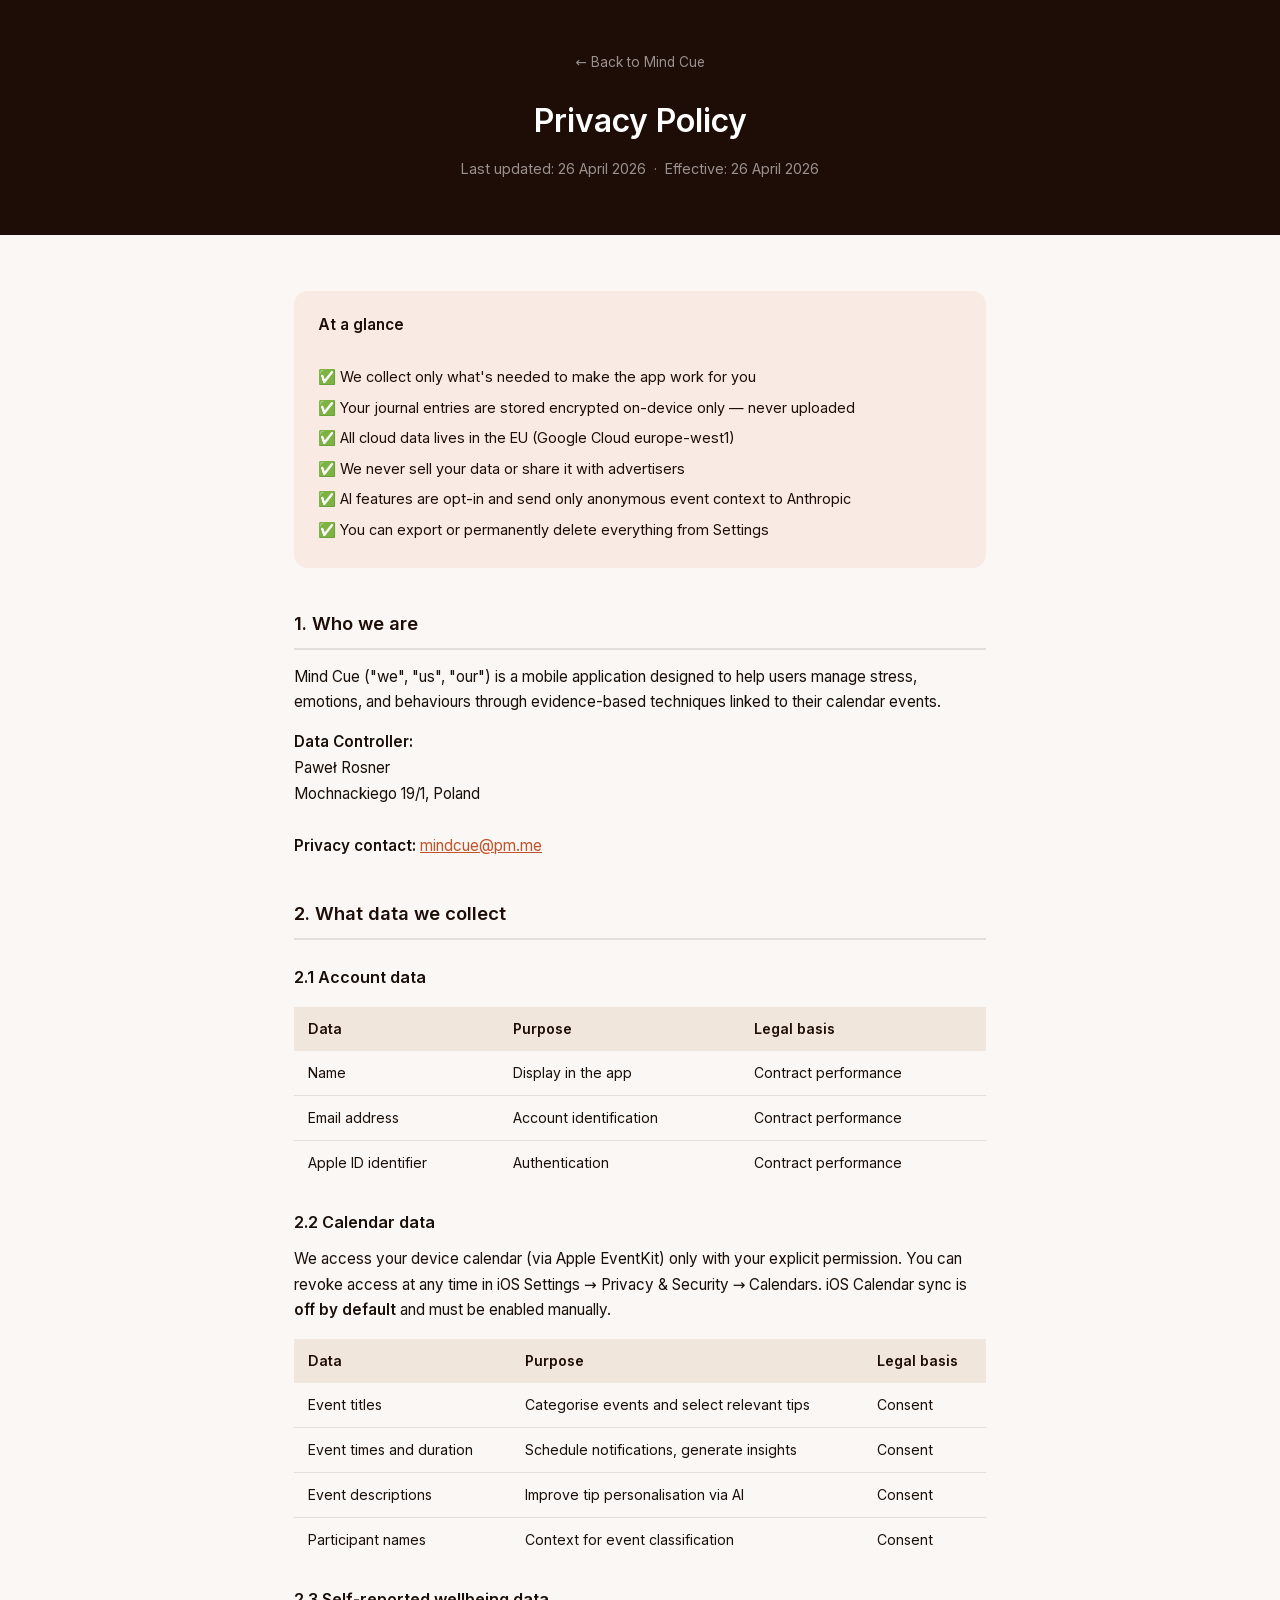
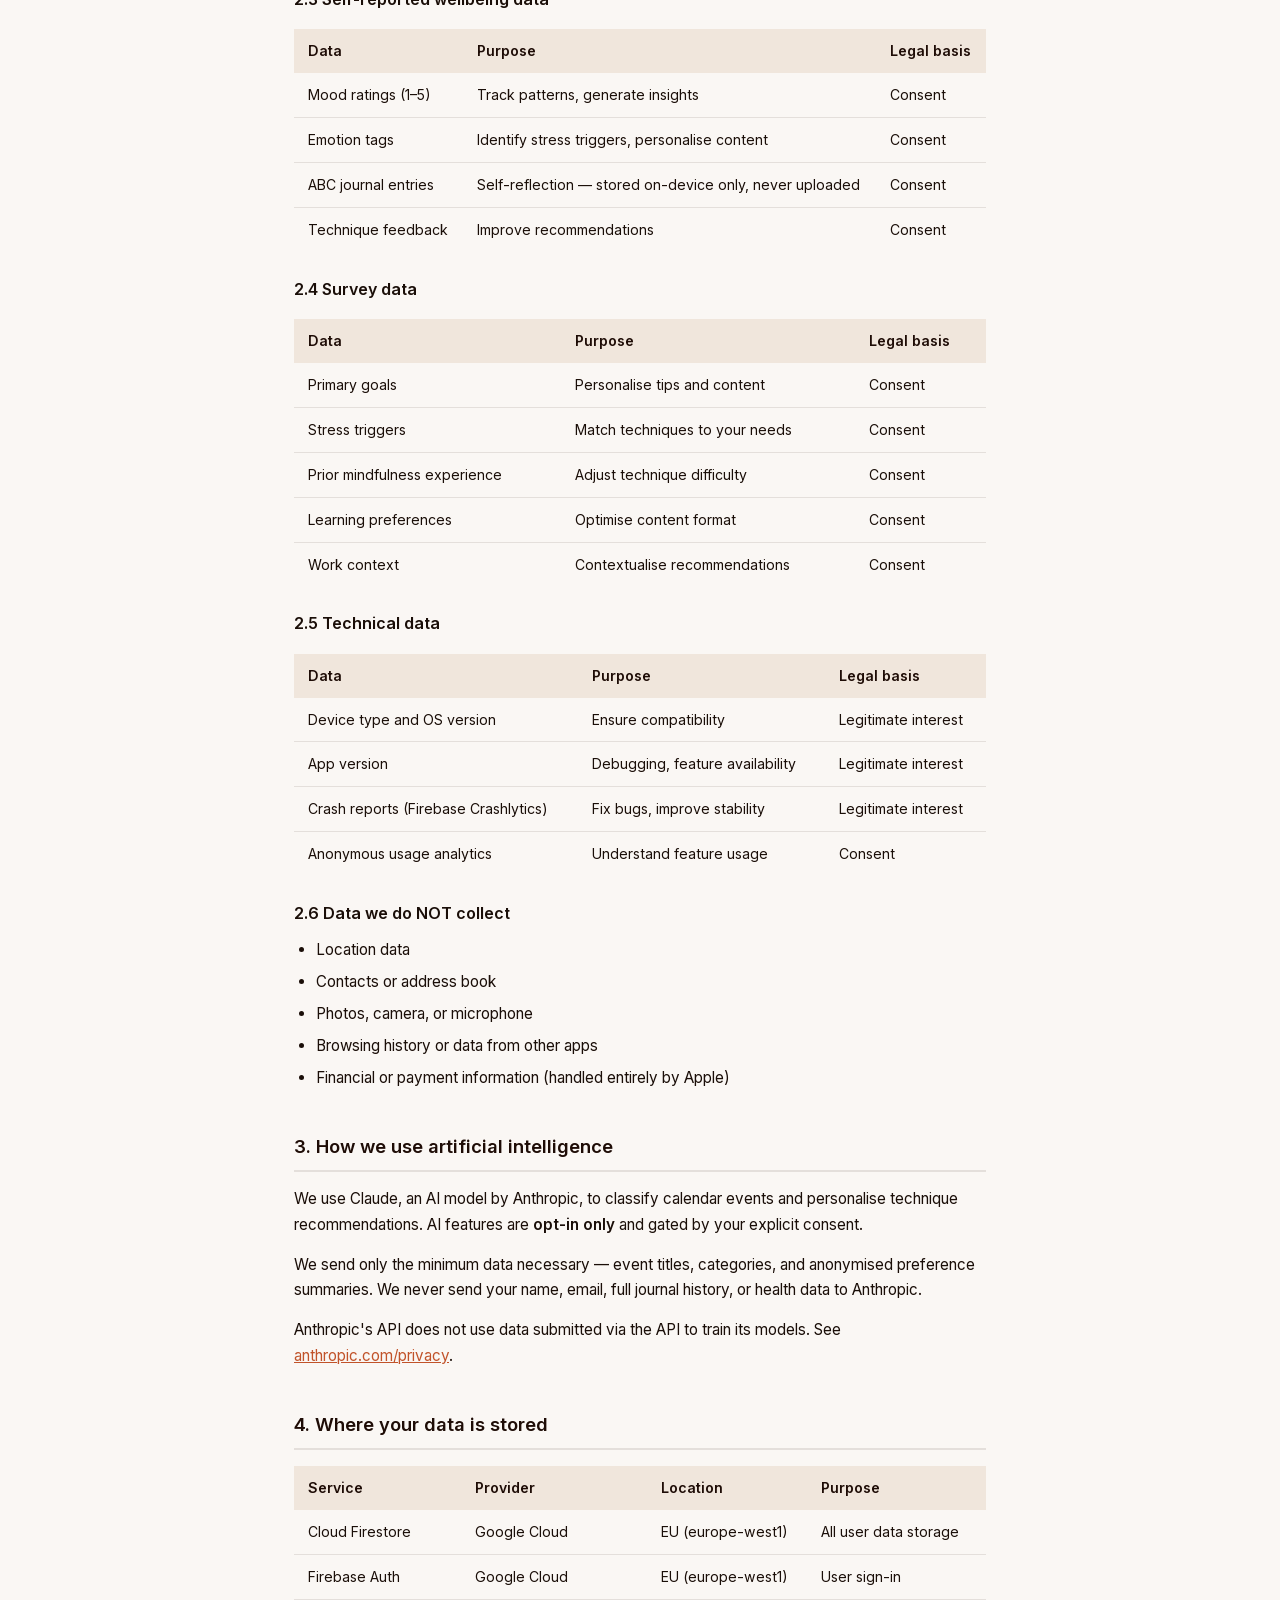
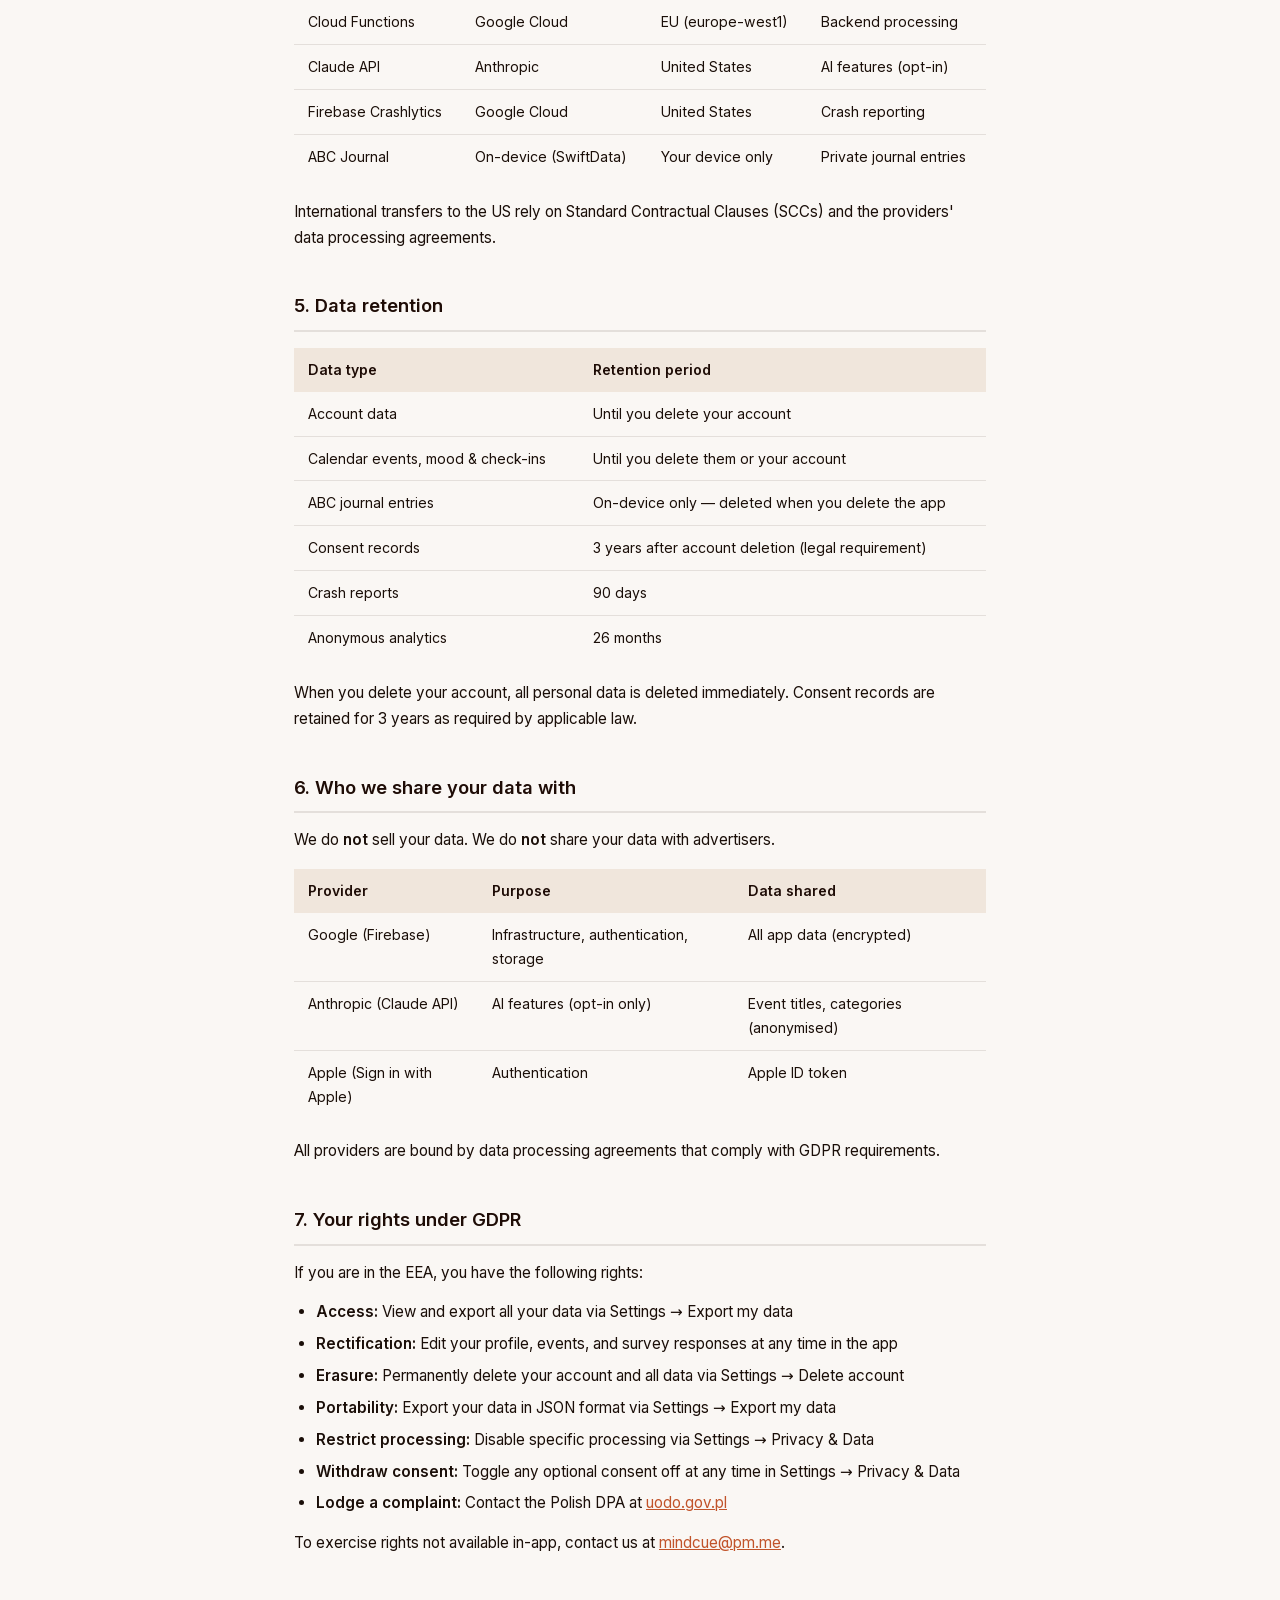
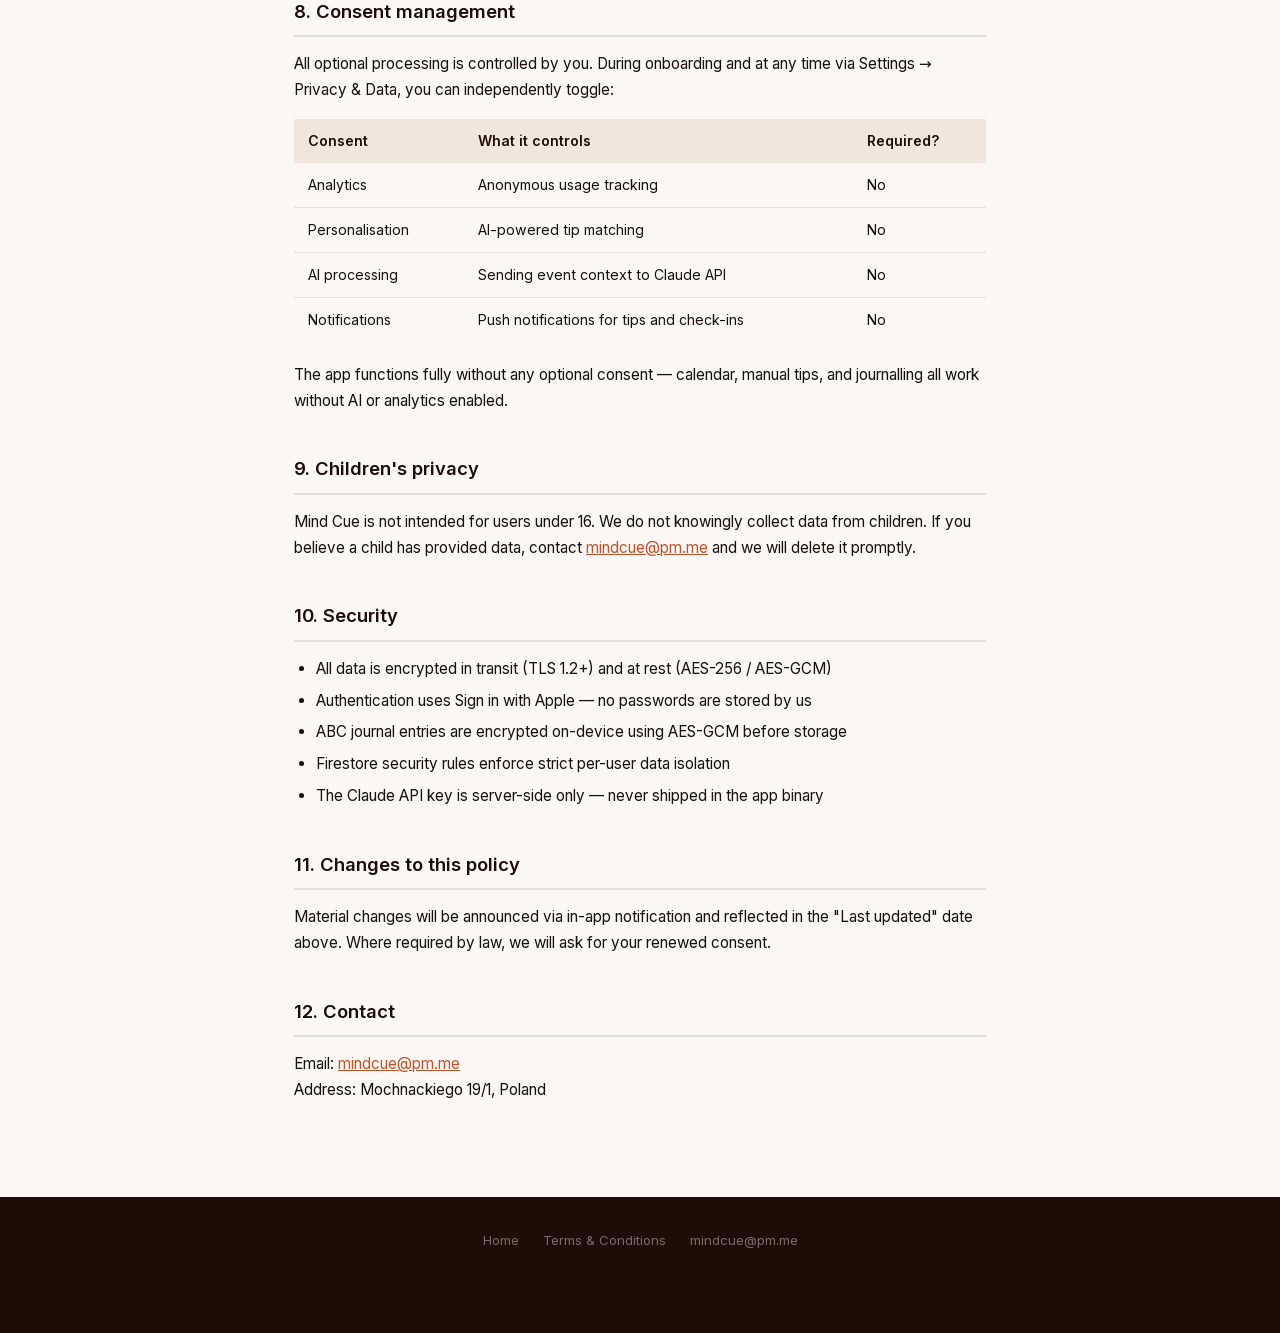
==== privacy.html @ 1973e8dc "Add Privacy Policy and Terms & Conditions pages" ====
<!DOCTYPE html>
<html lang="en">
<head>
  <meta charset="UTF-8">
  <meta name="viewport" content="width=device-width, initial-scale=1">
  <title>Privacy Policy — Mind Cue</title>
  <link rel="stylesheet" href="fonts/fonts.css">
  <style>
    :root {
      --brand:      #C1532A;
      --brand-dk:   #8B3518;
      --brand-pale: #FAEAE4;
      --dark:   #1E0C06;
      --cream:  #FAF7F4;
      --sand:   #F0E6DC;
      --text:   #1A0E08;
      --muted:  #7A6055;
      --border: rgba(30,12,6,.10);
      --white:  #FFFFFF;
      --font-sans: 'Inter', system-ui, sans-serif;
    }
    *, *::before, *::after { box-sizing: border-box; margin: 0; padding: 0; }
    html { scroll-behavior: smooth; }
    body {
      background: var(--cream);
      color: var(--text);
      font-family: var(--font-sans);
      font-size: 1rem;
      line-height: 1.7;
      -webkit-font-smoothing: antialiased;
    }
    a { color: var(--brand); }
    a:hover { color: var(--brand-dk); }

    /* ── Header ── */
    header {
      background: var(--dark);
      color: var(--white);
      padding: 48px 24px 40px;
      text-align: center;
    }
    .header-back {
      display: inline-flex; align-items: center; gap: 6px;
      color: rgba(255,255,255,.55);
      font-size: .85rem;
      text-decoration: none;
      margin-bottom: 20px;
    }
    .header-back:hover { color: var(--white); }
    header h1  { font-size: 2rem; font-weight: 700; }
    header p   { margin-top: 8px; color: rgba(255,255,255,.55); font-size: .9rem; }

    /* ── Content ── */
    article {
      max-width: 740px;
      margin: 0 auto;
      padding: 48px 24px 80px;
    }

    h2 {
      font-size: 1.15rem;
      font-weight: 700;
      color: var(--dark);
      margin: 40px 0 14px;
      padding-bottom: 8px;
      border-bottom: 2px solid var(--border);
    }
    h3 { font-size: 1rem; font-weight: 600; margin: 24px 0 10px; }
    p  { margin-bottom: 14px; font-size: .95rem; color: var(--text); }
    ul { margin: 10px 0 14px 22px; }
    li { font-size: .95rem; color: var(--text); margin-bottom: 6px; }

    /* Glance box */
    .glance {
      background: var(--brand-pale);
      border-radius: 14px;
      padding: 20px 24px;
      margin: 8px 0 32px;
    }
    .glance strong { font-size: .95rem; }
    .glance p { margin-bottom: 6px; font-size: .9rem; color: var(--text); }

    /* Tables */
    table {
      width: 100%;
      border-collapse: collapse;
      margin: 16px 0 20px;
      font-size: .88rem;
    }
    th {
      background: var(--sand);
      color: var(--dark);
      text-align: left;
      padding: 10px 14px;
      font-weight: 600;
    }
    td { padding: 10px 14px; border-bottom: 1px solid var(--border); vertical-align: top; }
    tr:last-child td { border-bottom: none; }

    /* ── Footer ── */
    footer {
      background: var(--dark);
      color: rgba(255,255,255,.5);
      padding: 32px 24px;
      text-align: center;
      font-size: .82rem;
    }
    .footer-links { display: flex; justify-content: center; gap: 1.5rem; margin-bottom: 10px; }
    .footer-links a { color: rgba(255,255,255,.4); text-decoration: none; transition: color .2s; }
    .footer-links a:hover { color: var(--white); }
  </style>
</head>
<body>

<header>
  <a class="header-back" href="index.html">← Back to Mind Cue</a>
  <h1>Privacy Policy</h1>
  <p>Last updated: 26 April 2026 &nbsp;·&nbsp; Effective: 26 April 2026</p>
</header>

<article>

  <div class="glance">
    <strong>At a glance</strong><br><br>
    <p>✅ We collect only what's needed to make the app work for you</p>
    <p>✅ Your journal entries are stored encrypted on-device only — never uploaded</p>
    <p>✅ All cloud data lives in the EU (Google Cloud europe-west1)</p>
    <p>✅ We never sell your data or share it with advertisers</p>
    <p>✅ AI features are opt-in and send only anonymous event context to Anthropic</p>
    <p>✅ You can export or permanently delete everything from Settings</p>
  </div>

  <h2>1. Who we are</h2>
  <p>Mind Cue ("we", "us", "our") is a mobile application designed to help users manage stress, emotions, and behaviours through evidence-based techniques linked to their calendar events.</p>
  <p>
    <strong>Data Controller:</strong><br>
    Paweł Rosner<br>
    Mochnackiego 19/1, Poland<br><br>
    <strong>Privacy contact:</strong> <a href="mailto:mindcue@pm.me">mindcue@pm.me</a>
  </p>

  <h2>2. What data we collect</h2>

  <h3>2.1 Account data</h3>
  <table>
    <tr><th>Data</th><th>Purpose</th><th>Legal basis</th></tr>
    <tr><td>Name</td><td>Display in the app</td><td>Contract performance</td></tr>
    <tr><td>Email address</td><td>Account identification</td><td>Contract performance</td></tr>
    <tr><td>Apple ID identifier</td><td>Authentication</td><td>Contract performance</td></tr>
  </table>

  <h3>2.2 Calendar data</h3>
  <p>We access your device calendar (via Apple EventKit) only with your explicit permission. You can revoke access at any time in iOS Settings → Privacy &amp; Security → Calendars. iOS Calendar sync is <strong>off by default</strong> and must be enabled manually.</p>
  <table>
    <tr><th>Data</th><th>Purpose</th><th>Legal basis</th></tr>
    <tr><td>Event titles</td><td>Categorise events and select relevant tips</td><td>Consent</td></tr>
    <tr><td>Event times and duration</td><td>Schedule notifications, generate insights</td><td>Consent</td></tr>
    <tr><td>Event descriptions</td><td>Improve tip personalisation via AI</td><td>Consent</td></tr>
    <tr><td>Participant names</td><td>Context for event classification</td><td>Consent</td></tr>
  </table>

  <h3>2.3 Self-reported wellbeing data</h3>
  <table>
    <tr><th>Data</th><th>Purpose</th><th>Legal basis</th></tr>
    <tr><td>Mood ratings (1–5)</td><td>Track patterns, generate insights</td><td>Consent</td></tr>
    <tr><td>Emotion tags</td><td>Identify stress triggers, personalise content</td><td>Consent</td></tr>
    <tr><td>ABC journal entries</td><td>Self-reflection — stored on-device only, never uploaded</td><td>Consent</td></tr>
    <tr><td>Technique feedback</td><td>Improve recommendations</td><td>Consent</td></tr>
  </table>

  <h3>2.4 Survey data</h3>
  <table>
    <tr><th>Data</th><th>Purpose</th><th>Legal basis</th></tr>
    <tr><td>Primary goals</td><td>Personalise tips and content</td><td>Consent</td></tr>
    <tr><td>Stress triggers</td><td>Match techniques to your needs</td><td>Consent</td></tr>
    <tr><td>Prior mindfulness experience</td><td>Adjust technique difficulty</td><td>Consent</td></tr>
    <tr><td>Learning preferences</td><td>Optimise content format</td><td>Consent</td></tr>
    <tr><td>Work context</td><td>Contextualise recommendations</td><td>Consent</td></tr>
  </table>

  <h3>2.5 Technical data</h3>
  <table>
    <tr><th>Data</th><th>Purpose</th><th>Legal basis</th></tr>
    <tr><td>Device type and OS version</td><td>Ensure compatibility</td><td>Legitimate interest</td></tr>
    <tr><td>App version</td><td>Debugging, feature availability</td><td>Legitimate interest</td></tr>
    <tr><td>Crash reports (Firebase Crashlytics)</td><td>Fix bugs, improve stability</td><td>Legitimate interest</td></tr>
    <tr><td>Anonymous usage analytics</td><td>Understand feature usage</td><td>Consent</td></tr>
  </table>

  <h3>2.6 Data we do NOT collect</h3>
  <ul>
    <li>Location data</li>
    <li>Contacts or address book</li>
    <li>Photos, camera, or microphone</li>
    <li>Browsing history or data from other apps</li>
    <li>Financial or payment information (handled entirely by Apple)</li>
  </ul>

  <h2>3. How we use artificial intelligence</h2>
  <p>We use Claude, an AI model by Anthropic, to classify calendar events and personalise technique recommendations. AI features are <strong>opt-in only</strong> and gated by your explicit consent.</p>
  <p>We send only the minimum data necessary — event titles, categories, and anonymised preference summaries. We never send your name, email, full journal history, or health data to Anthropic.</p>
  <p>Anthropic's API does not use data submitted via the API to train its models. See <a href="https://www.anthropic.com/privacy" target="_blank">anthropic.com/privacy</a>.</p>

  <h2>4. Where your data is stored</h2>
  <table>
    <tr><th>Service</th><th>Provider</th><th>Location</th><th>Purpose</th></tr>
    <tr><td>Cloud Firestore</td><td>Google Cloud</td><td>EU (europe-west1)</td><td>All user data storage</td></tr>
    <tr><td>Firebase Auth</td><td>Google Cloud</td><td>EU (europe-west1)</td><td>User sign-in</td></tr>
    <tr><td>Cloud Functions</td><td>Google Cloud</td><td>EU (europe-west1)</td><td>Backend processing</td></tr>
    <tr><td>Claude API</td><td>Anthropic</td><td>United States</td><td>AI features (opt-in)</td></tr>
    <tr><td>Firebase Crashlytics</td><td>Google Cloud</td><td>United States</td><td>Crash reporting</td></tr>
    <tr><td>ABC Journal</td><td>On-device (SwiftData)</td><td>Your device only</td><td>Private journal entries</td></tr>
  </table>
  <p>International transfers to the US rely on Standard Contractual Clauses (SCCs) and the providers' data processing agreements.</p>

  <h2>5. Data retention</h2>
  <table>
    <tr><th>Data type</th><th>Retention period</th></tr>
    <tr><td>Account data</td><td>Until you delete your account</td></tr>
    <tr><td>Calendar events, mood &amp; check-ins</td><td>Until you delete them or your account</td></tr>
    <tr><td>ABC journal entries</td><td>On-device only — deleted when you delete the app</td></tr>
    <tr><td>Consent records</td><td>3 years after account deletion (legal requirement)</td></tr>
    <tr><td>Crash reports</td><td>90 days</td></tr>
    <tr><td>Anonymous analytics</td><td>26 months</td></tr>
  </table>
  <p>When you delete your account, all personal data is deleted immediately. Consent records are retained for 3 years as required by applicable law.</p>

  <h2>6. Who we share your data with</h2>
  <p>We do <strong>not</strong> sell your data. We do <strong>not</strong> share your data with advertisers.</p>
  <table>
    <tr><th>Provider</th><th>Purpose</th><th>Data shared</th></tr>
    <tr><td>Google (Firebase)</td><td>Infrastructure, authentication, storage</td><td>All app data (encrypted)</td></tr>
    <tr><td>Anthropic (Claude API)</td><td>AI features (opt-in only)</td><td>Event titles, categories (anonymised)</td></tr>
    <tr><td>Apple (Sign in with Apple)</td><td>Authentication</td><td>Apple ID token</td></tr>
  </table>
  <p>All providers are bound by data processing agreements that comply with GDPR requirements.</p>

  <h2>7. Your rights under GDPR</h2>
  <p>If you are in the EEA, you have the following rights:</p>
  <ul>
    <li><strong>Access:</strong> View and export all your data via Settings → Export my data</li>
    <li><strong>Rectification:</strong> Edit your profile, events, and survey responses at any time in the app</li>
    <li><strong>Erasure:</strong> Permanently delete your account and all data via Settings → Delete account</li>
    <li><strong>Portability:</strong> Export your data in JSON format via Settings → Export my data</li>
    <li><strong>Restrict processing:</strong> Disable specific processing via Settings → Privacy &amp; Data</li>
    <li><strong>Withdraw consent:</strong> Toggle any optional consent off at any time in Settings → Privacy &amp; Data</li>
    <li><strong>Lodge a complaint:</strong> Contact the Polish DPA at <a href="https://uodo.gov.pl" target="_blank">uodo.gov.pl</a></li>
  </ul>
  <p>To exercise rights not available in-app, contact us at <a href="mailto:mindcue@pm.me">mindcue@pm.me</a>.</p>

  <h2>8. Consent management</h2>
  <p>All optional processing is controlled by you. During onboarding and at any time via Settings → Privacy &amp; Data, you can independently toggle:</p>
  <table>
    <tr><th>Consent</th><th>What it controls</th><th>Required?</th></tr>
    <tr><td>Analytics</td><td>Anonymous usage tracking</td><td>No</td></tr>
    <tr><td>Personalisation</td><td>AI-powered tip matching</td><td>No</td></tr>
    <tr><td>AI processing</td><td>Sending event context to Claude API</td><td>No</td></tr>
    <tr><td>Notifications</td><td>Push notifications for tips and check-ins</td><td>No</td></tr>
  </table>
  <p>The app functions fully without any optional consent — calendar, manual tips, and journalling all work without AI or analytics enabled.</p>

  <h2>9. Children's privacy</h2>
  <p>Mind Cue is not intended for users under 16. We do not knowingly collect data from children. If you believe a child has provided data, contact <a href="mailto:mindcue@pm.me">mindcue@pm.me</a> and we will delete it promptly.</p>

  <h2>10. Security</h2>
  <ul>
    <li>All data is encrypted in transit (TLS 1.2+) and at rest (AES-256 / AES-GCM)</li>
    <li>Authentication uses Sign in with Apple — no passwords are stored by us</li>
    <li>ABC journal entries are encrypted on-device using AES-GCM before storage</li>
    <li>Firestore security rules enforce strict per-user data isolation</li>
    <li>The Claude API key is server-side only — never shipped in the app binary</li>
  </ul>

  <h2>11. Changes to this policy</h2>
  <p>Material changes will be announced via in-app notification and reflected in the "Last updated" date above. Where required by law, we will ask for your renewed consent.</p>

  <h2>12. Contact</h2>
  <p>
    Email: <a href="mailto:mindcue@pm.me">mindcue@pm.me</a><br>
    Address: Mochnackiego 19/1, Poland
  </p>

</article>

<footer>
  <div class="footer-links">
    <a href="index.html">Home</a>
    <a href="terms.html">Terms &amp; Conditions</a>
    <a href="mailto:mindcue@pm.me">mindcue@pm.me</a>
  </div>
  <p>&copy; 2026 Paweł Rosner.</p>
</footer>

</body>
</html>
---- fonts/fonts.css ----
/* latin-ext */
@font-face {
  font-family: 'Cormorant Garamond';
  font-style: italic;
  font-weight: 300;
  font-display: swap;
  src: url(CormorantGaramond-300i-latin-ext.woff2) format('woff2');
  unicode-range: U+0100-02BA, U+02BD-02C5, U+02C7-02CC, U+02CE-02D7, U+02DD-02FF, U+0304, U+0308, U+0329, U+1D00-1DBF, U+1E00-1E9F, U+1EF2-1EFF, U+2020, U+20A0-20AB, U+20AD-20C0, U+2113, U+2C60-2C7F, U+A720-A7FF;
}
/* latin */
@font-face {
  font-family: 'Cormorant Garamond';
  font-style: italic;
  font-weight: 300;
  font-display: swap;
  src: url(CormorantGaramond-300i-latin.woff2) format('woff2');
  unicode-range: U+0000-00FF, U+0131, U+0152-0153, U+02BB-02BC, U+02C6, U+02DA, U+02DC, U+0304, U+0308, U+0329, U+2000-206F, U+20AC, U+2122, U+2191, U+2193, U+2212, U+2215, U+FEFF, U+FFFD;
}
/* latin-ext */
@font-face {
  font-family: 'Cormorant Garamond';
  font-style: italic;
  font-weight: 400;
  font-display: swap;
  src: url(CormorantGaramond-400i-latin-ext.woff2) format('woff2');
  unicode-range: U+0100-02BA, U+02BD-02C5, U+02C7-02CC, U+02CE-02D7, U+02DD-02FF, U+0304, U+0308, U+0329, U+1D00-1DBF, U+1E00-1E9F, U+1EF2-1EFF, U+2020, U+20A0-20AB, U+20AD-20C0, U+2113, U+2C60-2C7F, U+A720-A7FF;
}
/* latin */
@font-face {
  font-family: 'Cormorant Garamond';
  font-style: italic;
  font-weight: 400;
  font-display: swap;
  src: url(CormorantGaramond-400i-latin.woff2) format('woff2');
  unicode-range: U+0000-00FF, U+0131, U+0152-0153, U+02BB-02BC, U+02C6, U+02DA, U+02DC, U+0304, U+0308, U+0329, U+2000-206F, U+20AC, U+2122, U+2191, U+2193, U+2212, U+2215, U+FEFF, U+FFFD;
}
/* latin-ext */
@font-face {
  font-family: 'Cormorant Garamond';
  font-style: italic;
  font-weight: 500;
  font-display: swap;
  src: url(CormorantGaramond-500i-latin-ext.woff2) format('woff2');
  unicode-range: U+0100-02BA, U+02BD-02C5, U+02C7-02CC, U+02CE-02D7, U+02DD-02FF, U+0304, U+0308, U+0329, U+1D00-1DBF, U+1E00-1E9F, U+1EF2-1EFF, U+2020, U+20A0-20AB, U+20AD-20C0, U+2113, U+2C60-2C7F, U+A720-A7FF;
}
/* latin */
@font-face {
  font-family: 'Cormorant Garamond';
  font-style: italic;
  font-weight: 500;
  font-display: swap;
  src: url(CormorantGaramond-500i-latin.woff2) format('woff2');
  unicode-range: U+0000-00FF, U+0131, U+0152-0153, U+02BB-02BC, U+02C6, U+02DA, U+02DC, U+0304, U+0308, U+0329, U+2000-206F, U+20AC, U+2122, U+2191, U+2193, U+2212, U+2215, U+FEFF, U+FFFD;
}
/* latin-ext */
@font-face {
  font-family: 'Cormorant Garamond';
  font-style: normal;
  font-weight: 300;
  font-display: swap;
  src: url(CormorantGaramond-300-latin-ext.woff2) format('woff2');
  unicode-range: U+0100-02BA, U+02BD-02C5, U+02C7-02CC, U+02CE-02D7, U+02DD-02FF, U+0304, U+0308, U+0329, U+1D00-1DBF, U+1E00-1E9F, U+1EF2-1EFF, U+2020, U+20A0-20AB, U+20AD-20C0, U+2113, U+2C60-2C7F, U+A720-A7FF;
}
/* latin */
@font-face {
  font-family: 'Cormorant Garamond';
  font-style: normal;
  font-weight: 300;
  font-display: swap;
  src: url(CormorantGaramond-300-latin.woff2) format('woff2');
  unicode-range: U+0000-00FF, U+0131, U+0152-0153, U+02BB-02BC, U+02C6, U+02DA, U+02DC, U+0304, U+0308, U+0329, U+2000-206F, U+20AC, U+2122, U+2191, U+2193, U+2212, U+2215, U+FEFF, U+FFFD;
}
/* latin-ext */
@font-face {
  font-family: 'Cormorant Garamond';
  font-style: normal;
  font-weight: 400;
  font-display: swap;
  src: url(CormorantGaramond-400-latin-ext.woff2) format('woff2');
  unicode-range: U+0100-02BA, U+02BD-02C5, U+02C7-02CC, U+02CE-02D7, U+02DD-02FF, U+0304, U+0308, U+0329, U+1D00-1DBF, U+1E00-1E9F, U+1EF2-1EFF, U+2020, U+20A0-20AB, U+20AD-20C0, U+2113, U+2C60-2C7F, U+A720-A7FF;
}
/* latin */
@font-face {
  font-family: 'Cormorant Garamond';
  font-style: normal;
  font-weight: 400;
  font-display: swap;
  src: url(CormorantGaramond-400-latin.woff2) format('woff2');
  unicode-range: U+0000-00FF, U+0131, U+0152-0153, U+02BB-02BC, U+02C6, U+02DA, U+02DC, U+0304, U+0308, U+0329, U+2000-206F, U+20AC, U+2122, U+2191, U+2193, U+2212, U+2215, U+FEFF, U+FFFD;
}
/* latin-ext */
@font-face {
  font-family: 'Cormorant Garamond';
  font-style: normal;
  font-weight: 500;
  font-display: swap;
  src: url(CormorantGaramond-500-latin-ext.woff2) format('woff2');
  unicode-range: U+0100-02BA, U+02BD-02C5, U+02C7-02CC, U+02CE-02D7, U+02DD-02FF, U+0304, U+0308, U+0329, U+1D00-1DBF, U+1E00-1E9F, U+1EF2-1EFF, U+2020, U+20A0-20AB, U+20AD-20C0, U+2113, U+2C60-2C7F, U+A720-A7FF;
}
/* latin */
@font-face {
  font-family: 'Cormorant Garamond';
  font-style: normal;
  font-weight: 500;
  font-display: swap;
  src: url(CormorantGaramond-500-latin.woff2) format('woff2');
  unicode-range: U+0000-00FF, U+0131, U+0152-0153, U+02BB-02BC, U+02C6, U+02DA, U+02DC, U+0304, U+0308, U+0329, U+2000-206F, U+20AC, U+2122, U+2191, U+2193, U+2212, U+2215, U+FEFF, U+FFFD;
}
/* latin-ext */
@font-face {
  font-family: 'Cormorant Garamond';
  font-style: normal;
  font-weight: 600;
  font-display: swap;
  src: url(CormorantGaramond-600-latin-ext.woff2) format('woff2');
  unicode-range: U+0100-02BA, U+02BD-02C5, U+02C7-02CC, U+02CE-02D7, U+02DD-02FF, U+0304, U+0308, U+0329, U+1D00-1DBF, U+1E00-1E9F, U+1EF2-1EFF, U+2020, U+20A0-20AB, U+20AD-20C0, U+2113, U+2C60-2C7F, U+A720-A7FF;
}
/* latin */
@font-face {
  font-family: 'Cormorant Garamond';
  font-style: normal;
  font-weight: 600;
  font-display: swap;
  src: url(CormorantGaramond-600-latin.woff2) format('woff2');
  unicode-range: U+0000-00FF, U+0131, U+0152-0153, U+02BB-02BC, U+02C6, U+02DA, U+02DC, U+0304, U+0308, U+0329, U+2000-206F, U+20AC, U+2122, U+2191, U+2193, U+2212, U+2215, U+FEFF, U+FFFD;
}
/* latin-ext */
@font-face {
  font-family: 'Inter';
  font-style: normal;
  font-weight: 300;
  font-display: swap;
  src: url(Inter-300-latin-ext.woff2) format('woff2');
  unicode-range: U+0100-02BA, U+02BD-02C5, U+02C7-02CC, U+02CE-02D7, U+02DD-02FF, U+0304, U+0308, U+0329, U+1D00-1DBF, U+1E00-1E9F, U+1EF2-1EFF, U+2020, U+20A0-20AB, U+20AD-20C0, U+2113, U+2C60-2C7F, U+A720-A7FF;
}
/* latin */
@font-face {
  font-family: 'Inter';
  font-style: normal;
  font-weight: 300;
  font-display: swap;
  src: url(Inter-300-latin.woff2) format('woff2');
  unicode-range: U+0000-00FF, U+0131, U+0152-0153, U+02BB-02BC, U+02C6, U+02DA, U+02DC, U+0304, U+0308, U+0329, U+2000-206F, U+20AC, U+2122, U+2191, U+2193, U+2212, U+2215, U+FEFF, U+FFFD;
}
/* latin-ext */
@font-face {
  font-family: 'Inter';
  font-style: normal;
  font-weight: 400;
  font-display: swap;
  src: url(Inter-400-latin-ext.woff2) format('woff2');
  unicode-range: U+0100-02BA, U+02BD-02C5, U+02C7-02CC, U+02CE-02D7, U+02DD-02FF, U+0304, U+0308, U+0329, U+1D00-1DBF, U+1E00-1E9F, U+1EF2-1EFF, U+2020, U+20A0-20AB, U+20AD-20C0, U+2113, U+2C60-2C7F, U+A720-A7FF;
}
/* latin */
@font-face {
  font-family: 'Inter';
  font-style: normal;
  font-weight: 400;
  font-display: swap;
  src: url(Inter-400-latin.woff2) format('woff2');
  unicode-range: U+0000-00FF, U+0131, U+0152-0153, U+02BB-02BC, U+02C6, U+02DA, U+02DC, U+0304, U+0308, U+0329, U+2000-206F, U+20AC, U+2122, U+2191, U+2193, U+2212, U+2215, U+FEFF, U+FFFD;
}
/* latin-ext */
@font-face {
  font-family: 'Inter';
  font-style: normal;
  font-weight: 500;
  font-display: swap;
  src: url(Inter-500-latin-ext.woff2) format('woff2');
  unicode-range: U+0100-02BA, U+02BD-02C5, U+02C7-02CC, U+02CE-02D7, U+02DD-02FF, U+0304, U+0308, U+0329, U+1D00-1DBF, U+1E00-1E9F, U+1EF2-1EFF, U+2020, U+20A0-20AB, U+20AD-20C0, U+2113, U+2C60-2C7F, U+A720-A7FF;
}
/* latin */
@font-face {
  font-family: 'Inter';
  font-style: normal;
  font-weight: 500;
  font-display: swap;
  src: url(Inter-500-latin.woff2) format('woff2');
  unicode-range: U+0000-00FF, U+0131, U+0152-0153, U+02BB-02BC, U+02C6, U+02DA, U+02DC, U+0304, U+0308, U+0329, U+2000-206F, U+20AC, U+2122, U+2191, U+2193, U+2212, U+2215, U+FEFF, U+FFFD;
}
/* latin-ext */
@font-face {
  font-family: 'Inter';
  font-style: normal;
  font-weight: 600;
  font-display: swap;
  src: url(Inter-600-latin-ext.woff2) format('woff2');
  unicode-range: U+0100-02BA, U+02BD-02C5, U+02C7-02CC, U+02CE-02D7, U+02DD-02FF, U+0304, U+0308, U+0329, U+1D00-1DBF, U+1E00-1E9F, U+1EF2-1EFF, U+2020, U+20A0-20AB, U+20AD-20C0, U+2113, U+2C60-2C7F, U+A720-A7FF;
}
/* latin */
@font-face {
  font-family: 'Inter';
  font-style: normal;
  font-weight: 600;
  font-display: swap;
  src: url(Inter-600-latin.woff2) format('woff2');
  unicode-range: U+0000-00FF, U+0131, U+0152-0153, U+02BB-02BC, U+02C6, U+02DA, U+02DC, U+0304, U+0308, U+0329, U+2000-206F, U+20AC, U+2122, U+2191, U+2193, U+2212, U+2215, U+FEFF, U+FFFD;
}
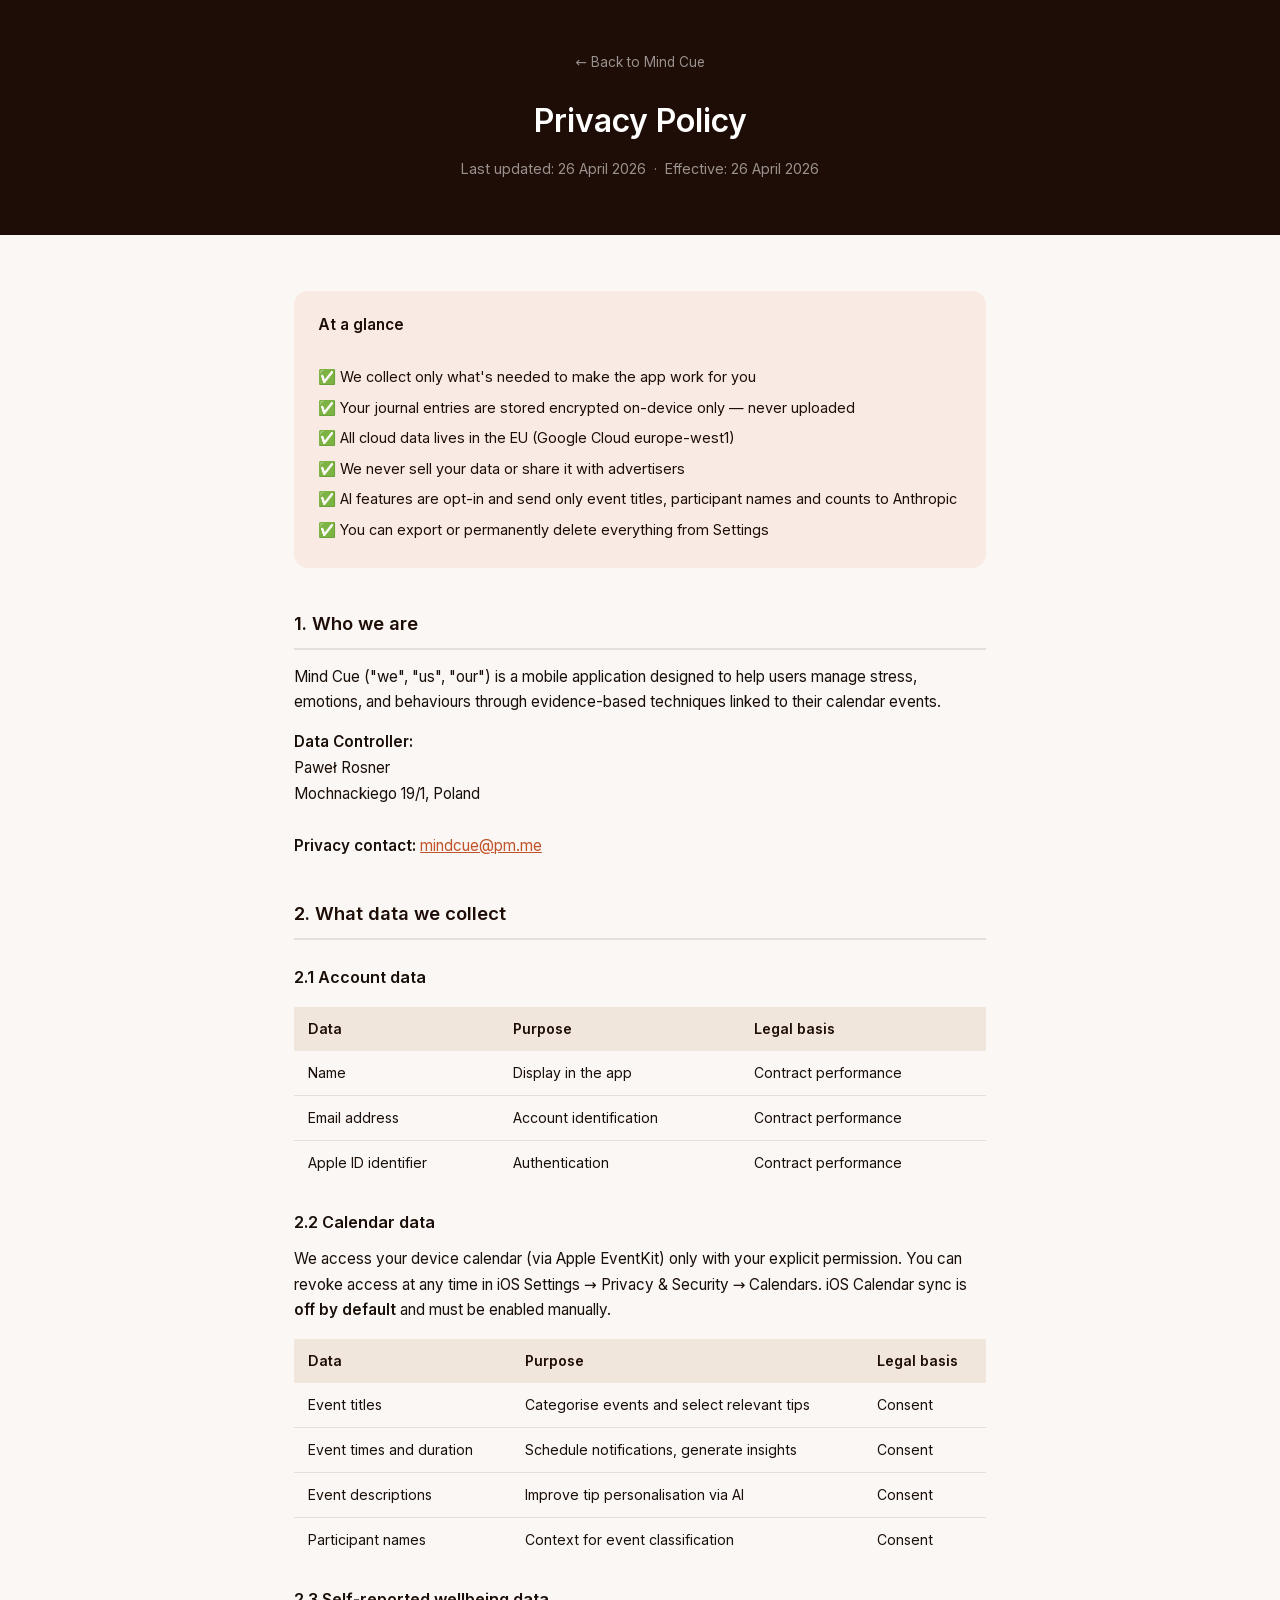
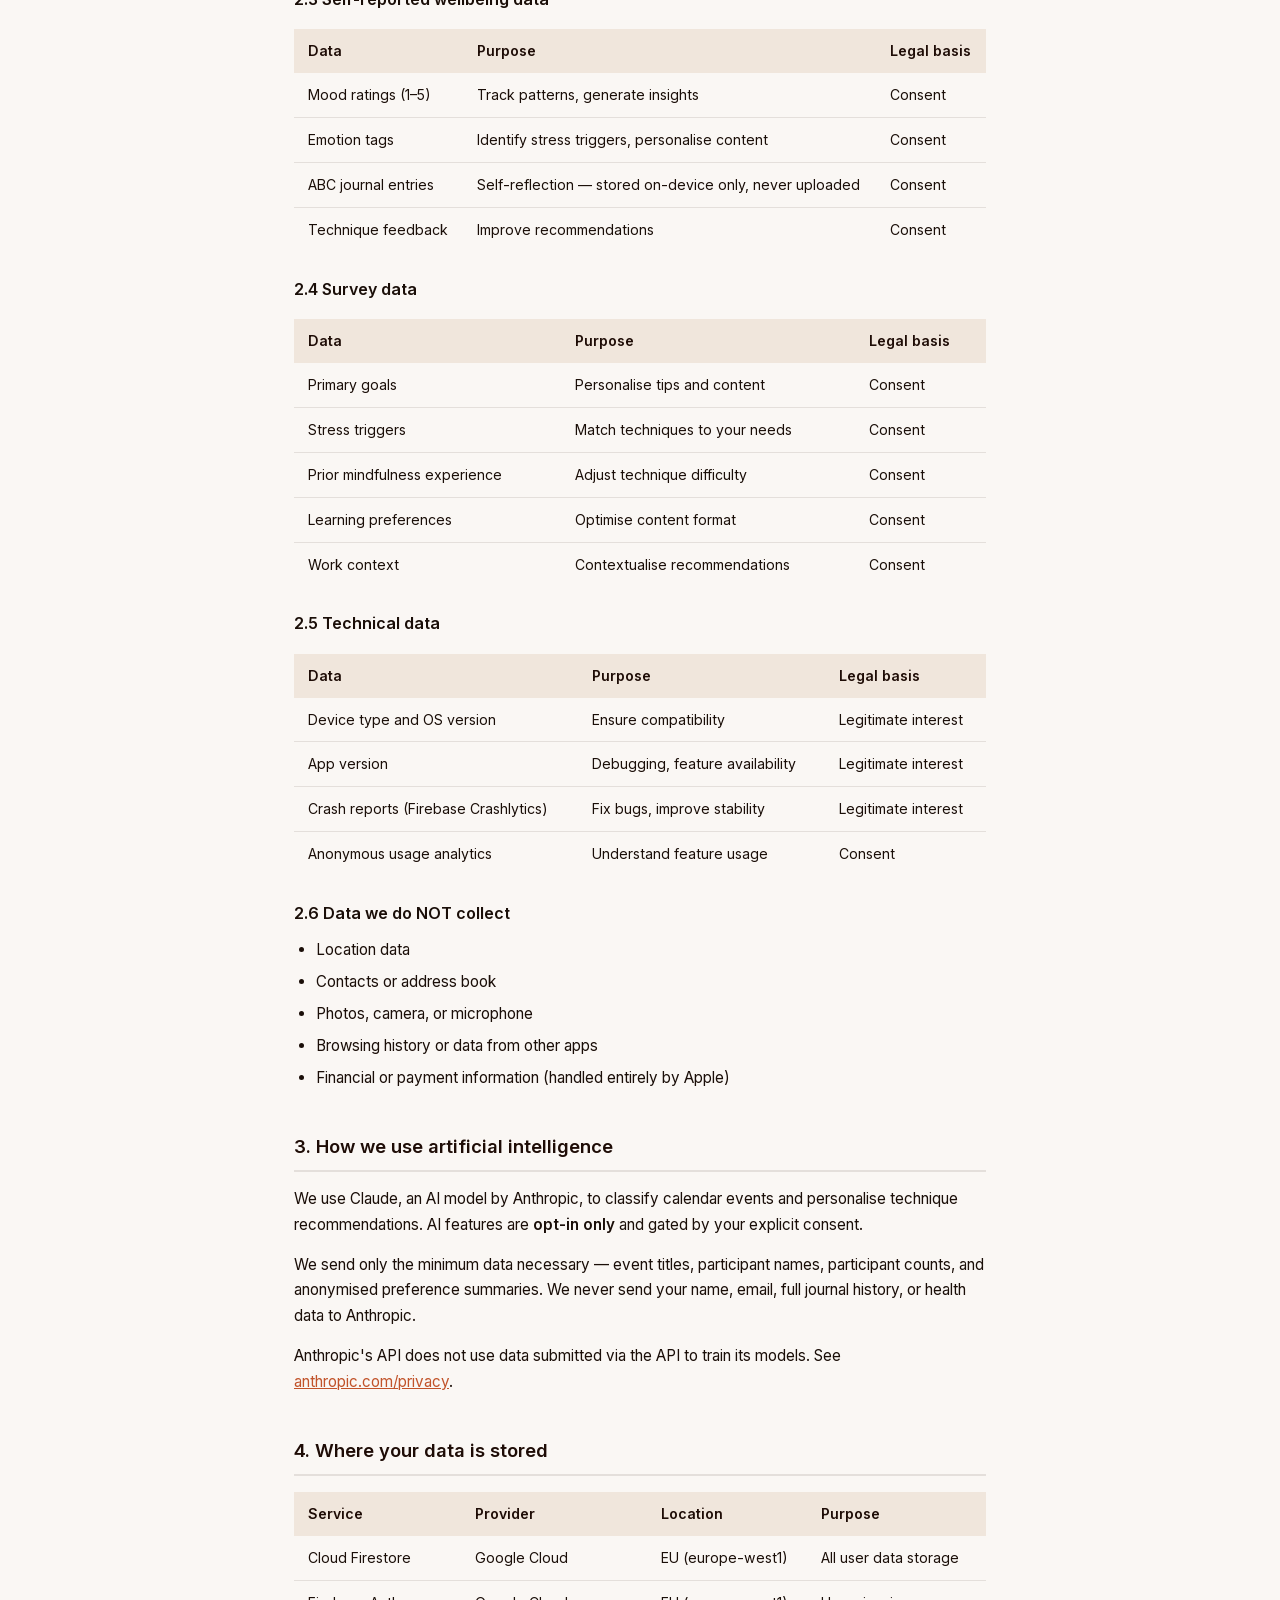
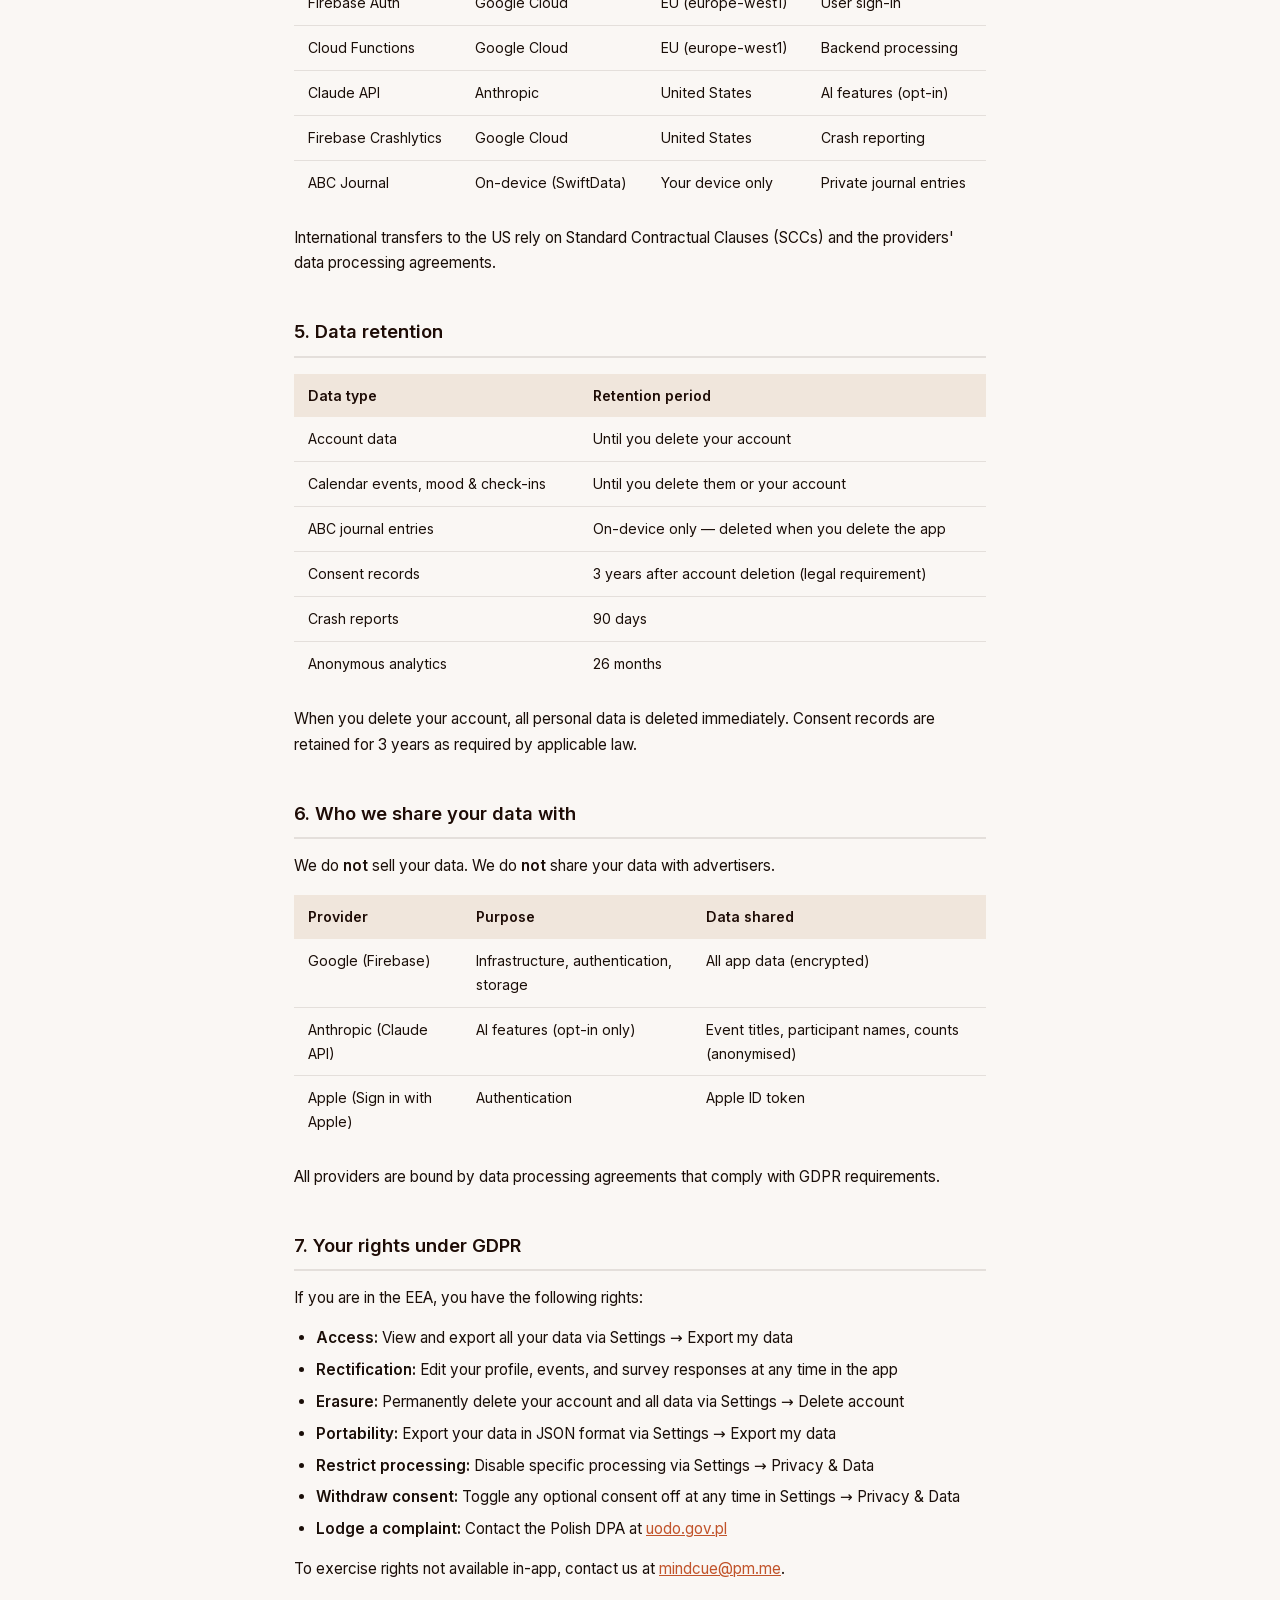
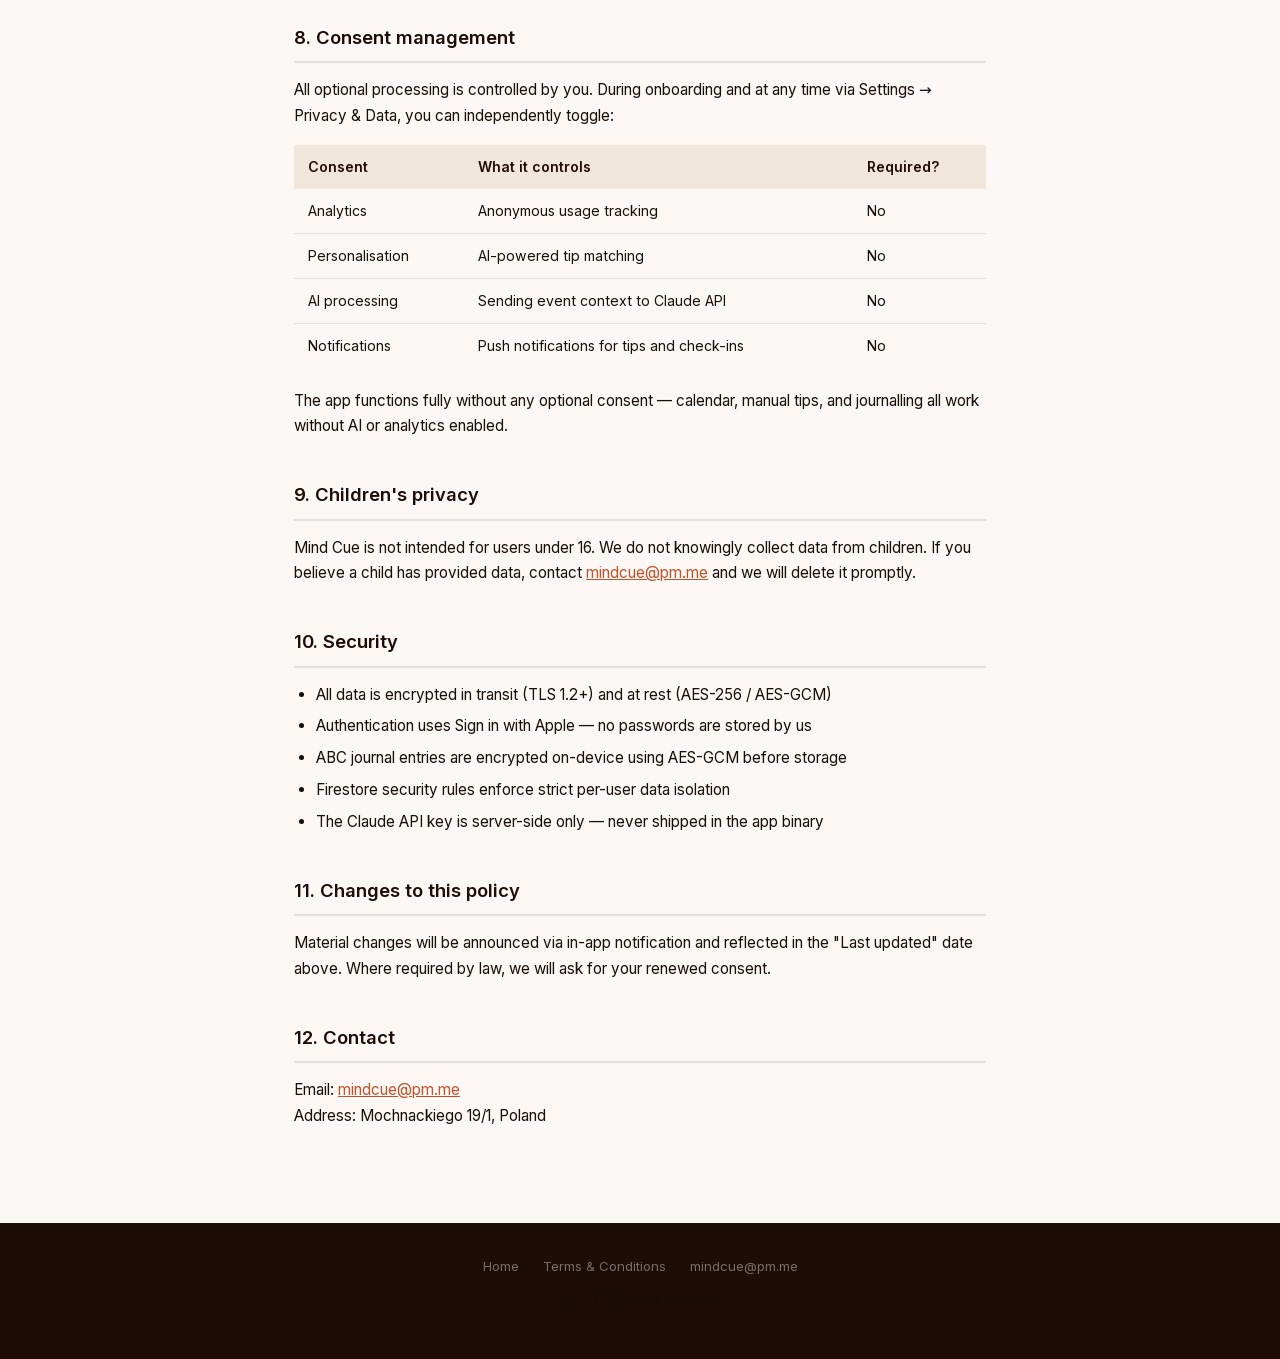
==== commit 61121390: "Fix cookie banner claim and privacy policy AI data disclosure - Cookie banner: replace absolute "No " ====
--- a/privacy.html
+++ b/privacy.html
@@ -126,7 +126,7 @@
     <p>✅ Your journal entries are stored encrypted on-device only — never uploaded</p>
     <p>✅ All cloud data lives in the EU (Google Cloud europe-west1)</p>
     <p>✅ We never sell your data or share it with advertisers</p>
-    <p>✅ AI features are opt-in and send only anonymous event context to Anthropic</p>
+    <p>✅ AI features are opt-in and send only event titles, participant names and counts to Anthropic</p>
     <p>✅ You can export or permanently delete everything from Settings</p>
   </div>
 
@@ -198,7 +198,7 @@
 
   <h2>3. How we use artificial intelligence</h2>
   <p>We use Claude, an AI model by Anthropic, to classify calendar events and personalise technique recommendations. AI features are <strong>opt-in only</strong> and gated by your explicit consent.</p>
-  <p>We send only the minimum data necessary — event titles, categories, and anonymised preference summaries. We never send your name, email, full journal history, or health data to Anthropic.</p>
+  <p>We send only the minimum data necessary — event titles, participant names, participant counts, and anonymised preference summaries. We never send your name, email, full journal history, or health data to Anthropic.</p>
   <p>Anthropic's API does not use data submitted via the API to train its models. See <a href="https://www.anthropic.com/privacy" target="_blank">anthropic.com/privacy</a>.</p>
 
   <h2>4. Where your data is stored</h2>
@@ -230,7 +230,7 @@
   <table>
     <tr><th>Provider</th><th>Purpose</th><th>Data shared</th></tr>
     <tr><td>Google (Firebase)</td><td>Infrastructure, authentication, storage</td><td>All app data (encrypted)</td></tr>
-    <tr><td>Anthropic (Claude API)</td><td>AI features (opt-in only)</td><td>Event titles, categories (anonymised)</td></tr>
+    <tr><td>Anthropic (Claude API)</td><td>AI features (opt-in only)</td><td>Event titles, participant names, counts (anonymised)</td></tr>
     <tr><td>Apple (Sign in with Apple)</td><td>Authentication</td><td>Apple ID token</td></tr>
   </table>
   <p>All providers are bound by data processing agreements that comply with GDPR requirements.</p>
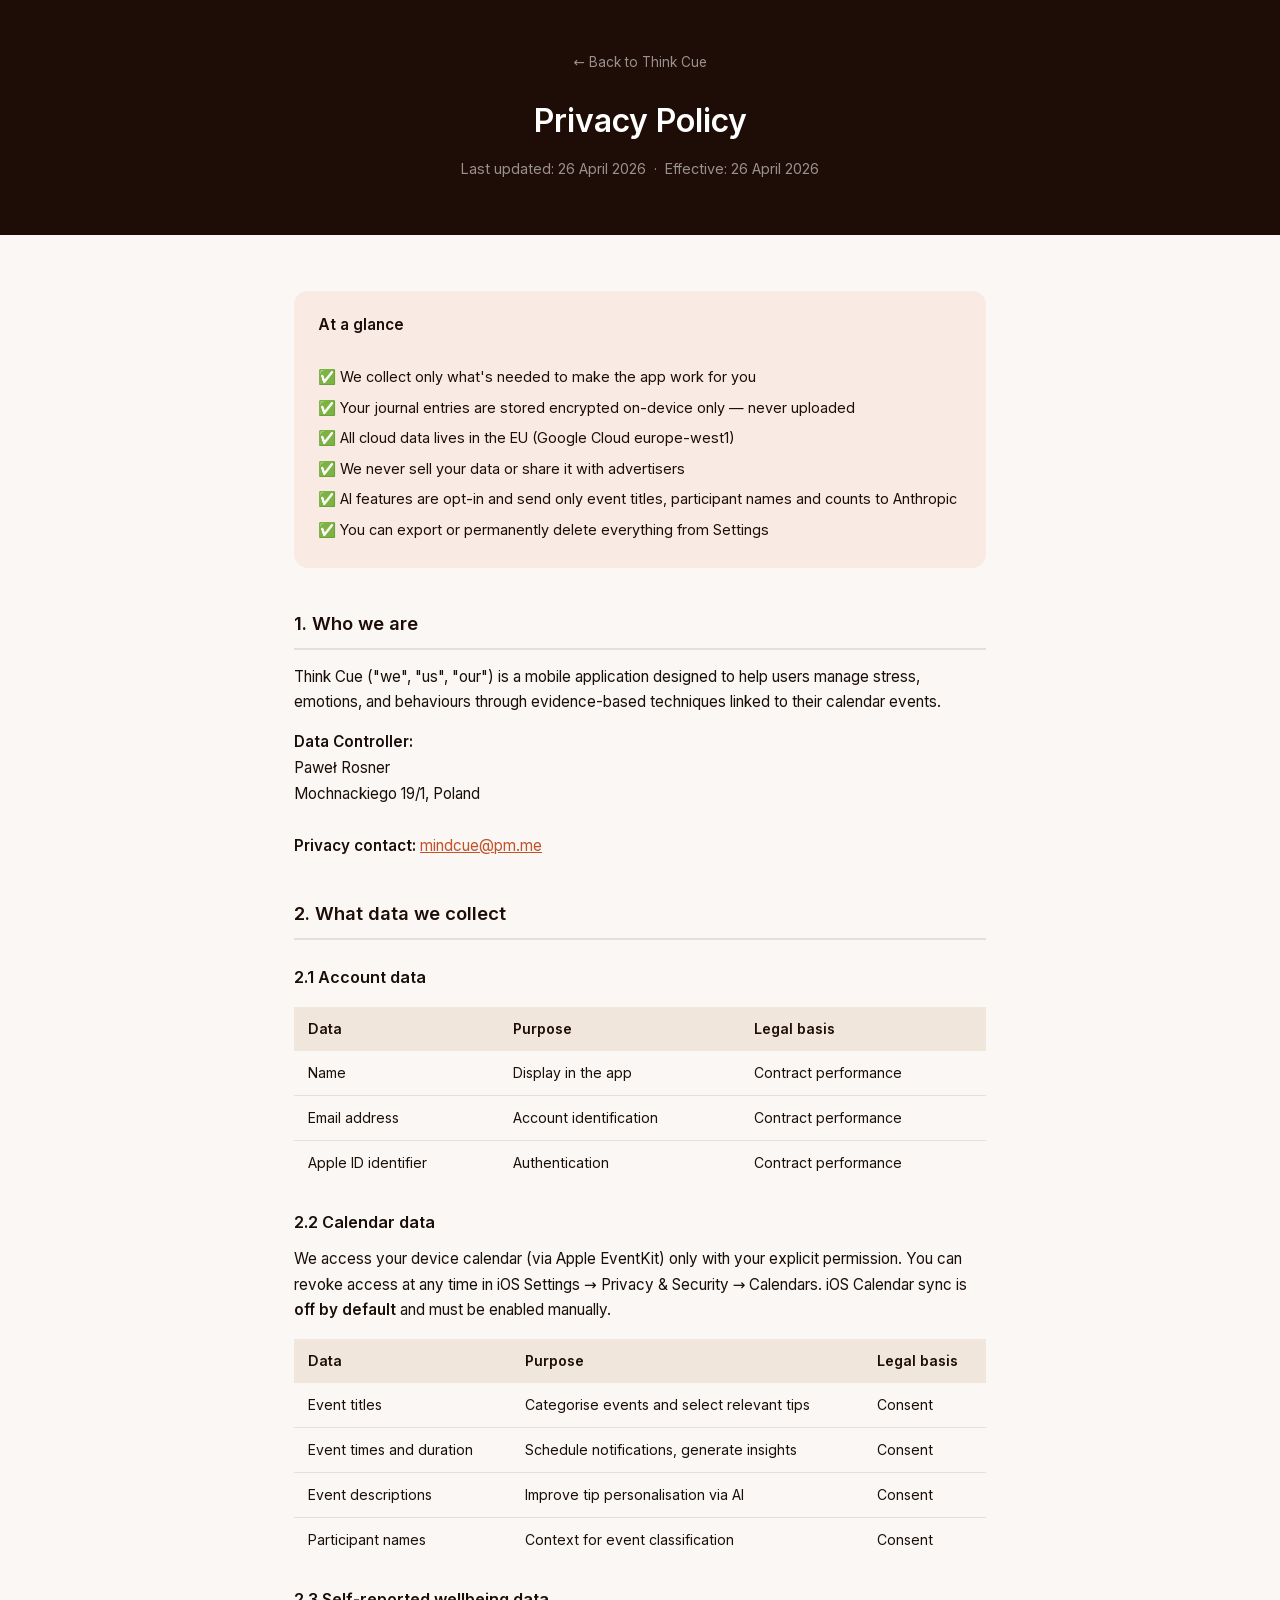
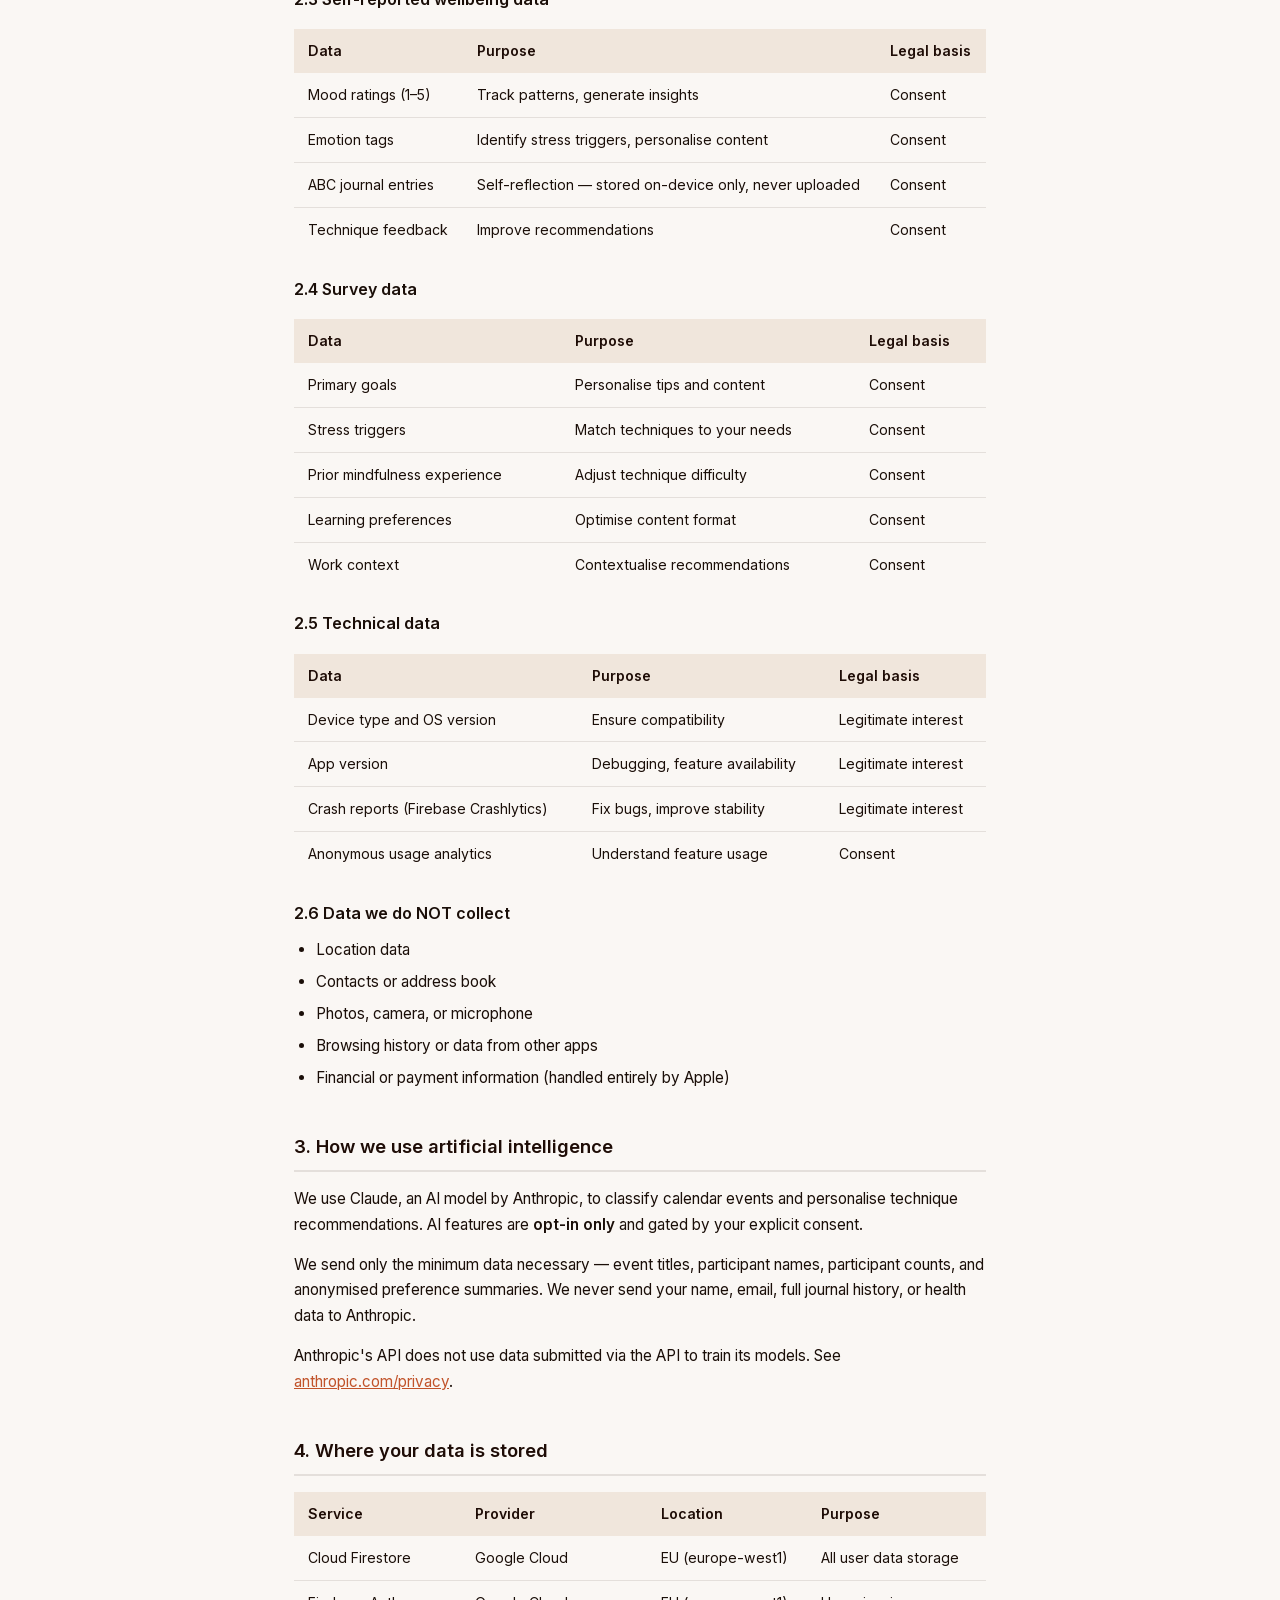
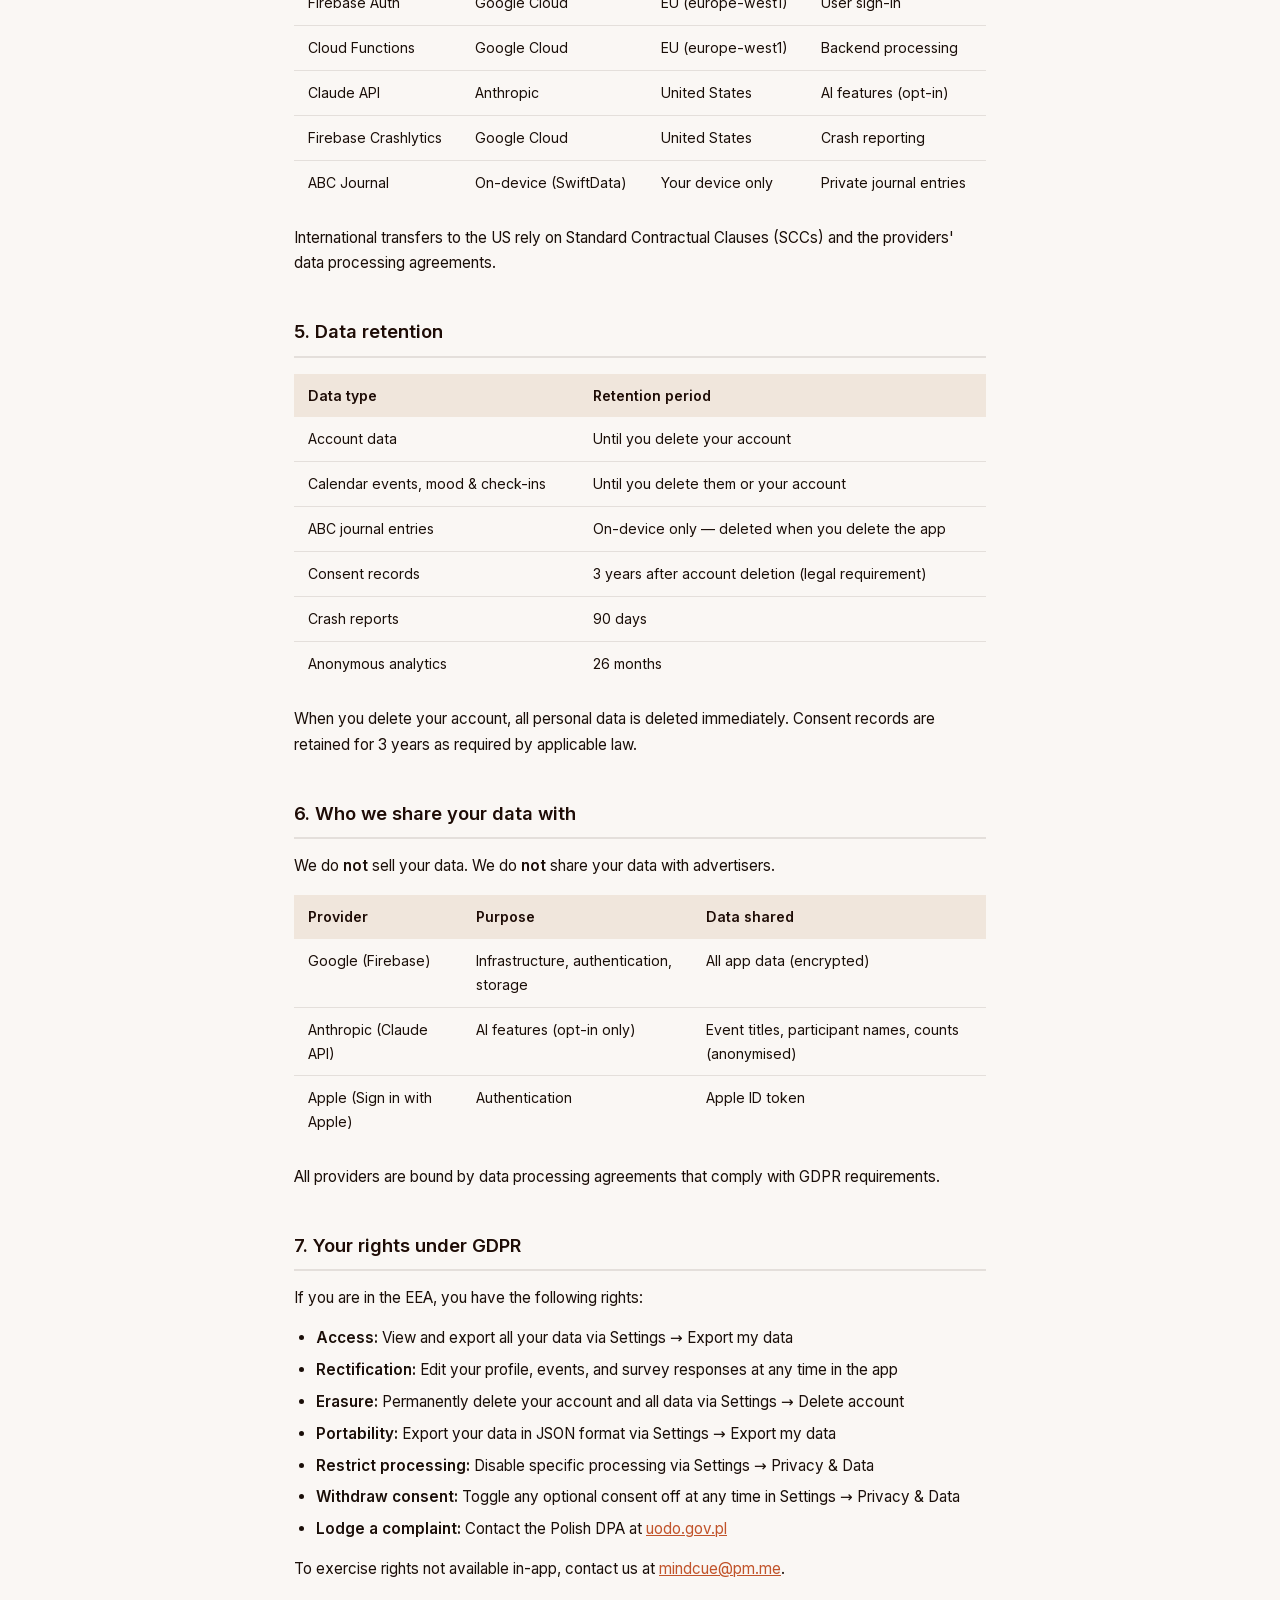
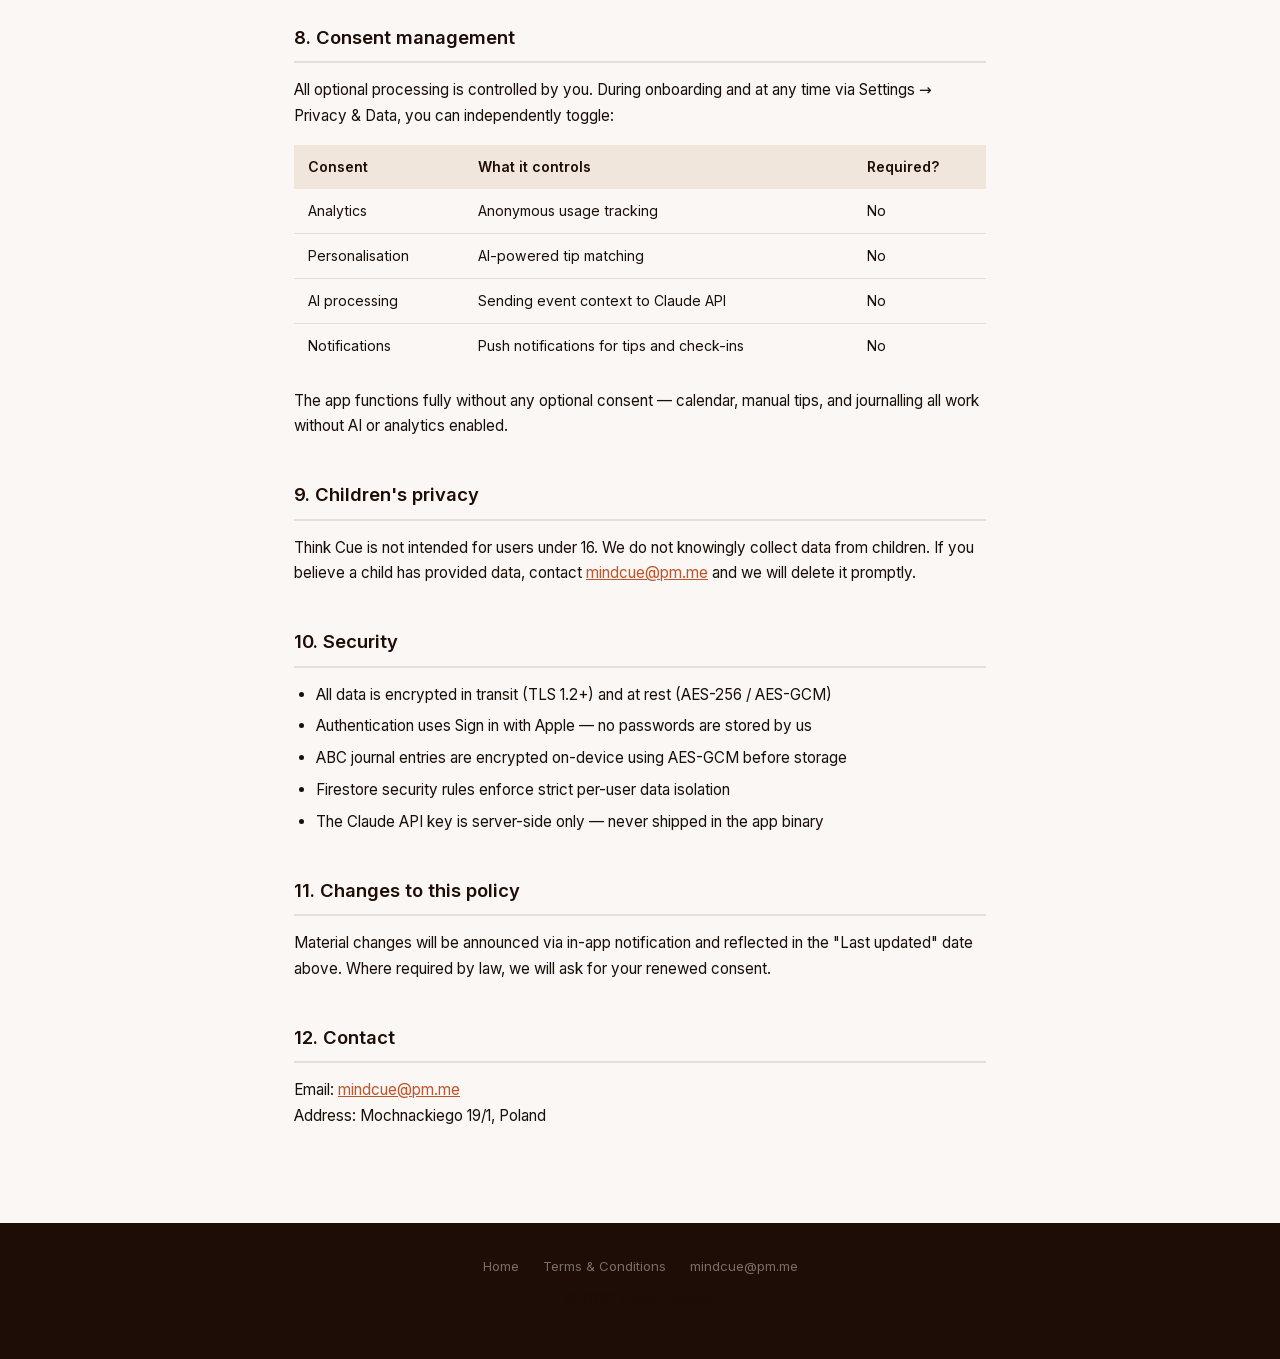
==== commit c80b2bf3: "Rename app: Mind Cue → Think Cue Update all user-visible strings, page titles, and back-links across" ====
--- a/privacy.html
+++ b/privacy.html
@@ -3,7 +3,7 @@
 <head>
   <meta charset="UTF-8">
   <meta name="viewport" content="width=device-width, initial-scale=1">
-  <title>Privacy Policy — Mind Cue</title>
+  <title>Privacy Policy — Think Cue</title>
   <link rel="stylesheet" href="fonts/fonts.css">
   <style>
     :root {
@@ -113,7 +113,7 @@
 <body>
 
 <header>
-  <a class="header-back" href="index.html">← Back to Mind Cue</a>
+  <a class="header-back" href="index.html">← Back to Think Cue</a>
   <h1>Privacy Policy</h1>
   <p>Last updated: 26 April 2026 &nbsp;·&nbsp; Effective: 26 April 2026</p>
 </header>
@@ -131,7 +131,7 @@
   </div>
 
   <h2>1. Who we are</h2>
-  <p>Mind Cue ("we", "us", "our") is a mobile application designed to help users manage stress, emotions, and behaviours through evidence-based techniques linked to their calendar events.</p>
+  <p>Think Cue ("we", "us", "our") is a mobile application designed to help users manage stress, emotions, and behaviours through evidence-based techniques linked to their calendar events.</p>
   <p>
     <strong>Data Controller:</strong><br>
     Paweł Rosner<br>
@@ -260,7 +260,7 @@
   <p>The app functions fully without any optional consent — calendar, manual tips, and journalling all work without AI or analytics enabled.</p>
 
   <h2>9. Children's privacy</h2>
-  <p>Mind Cue is not intended for users under 16. We do not knowingly collect data from children. If you believe a child has provided data, contact <a href="mailto:mindcue@pm.me">mindcue@pm.me</a> and we will delete it promptly.</p>
+  <p>Think Cue is not intended for users under 16. We do not knowingly collect data from children. If you believe a child has provided data, contact <a href="mailto:mindcue@pm.me">mindcue@pm.me</a> and we will delete it promptly.</p>
 
   <h2>10. Security</h2>
   <ul>
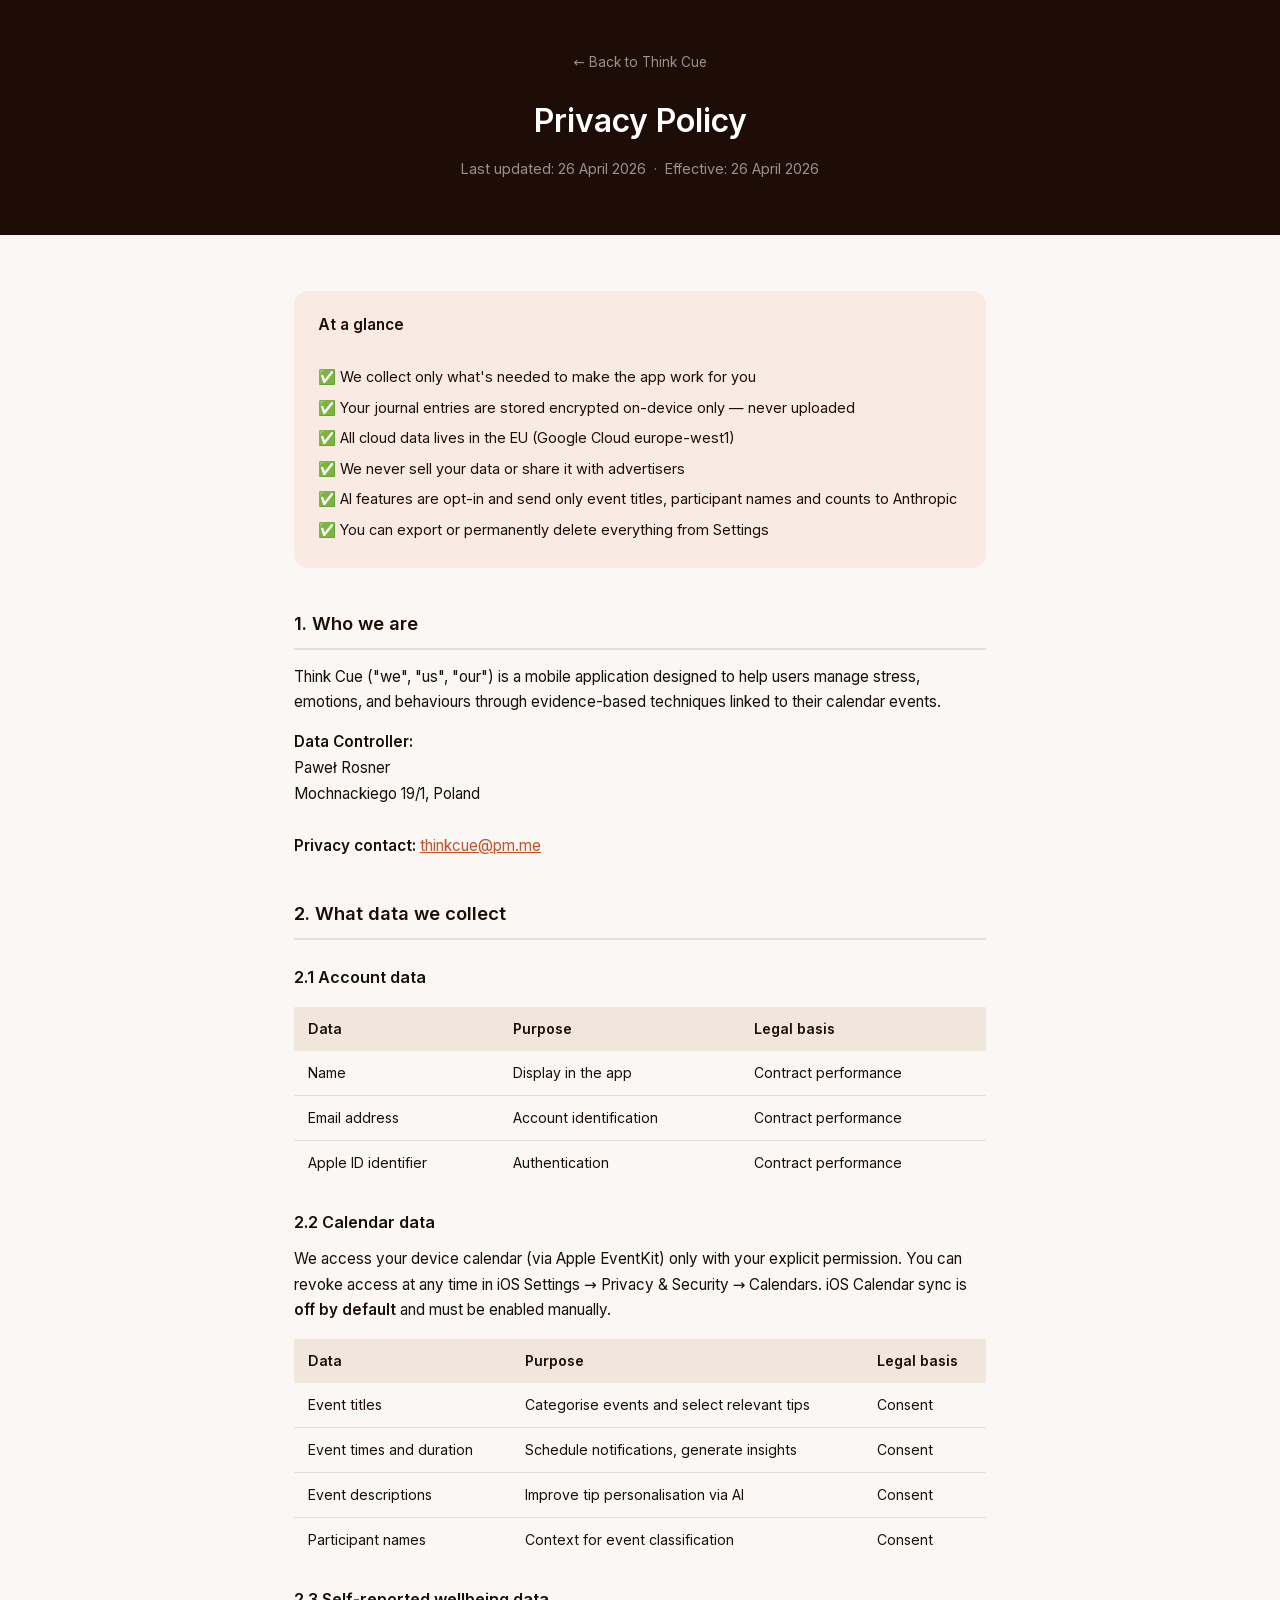
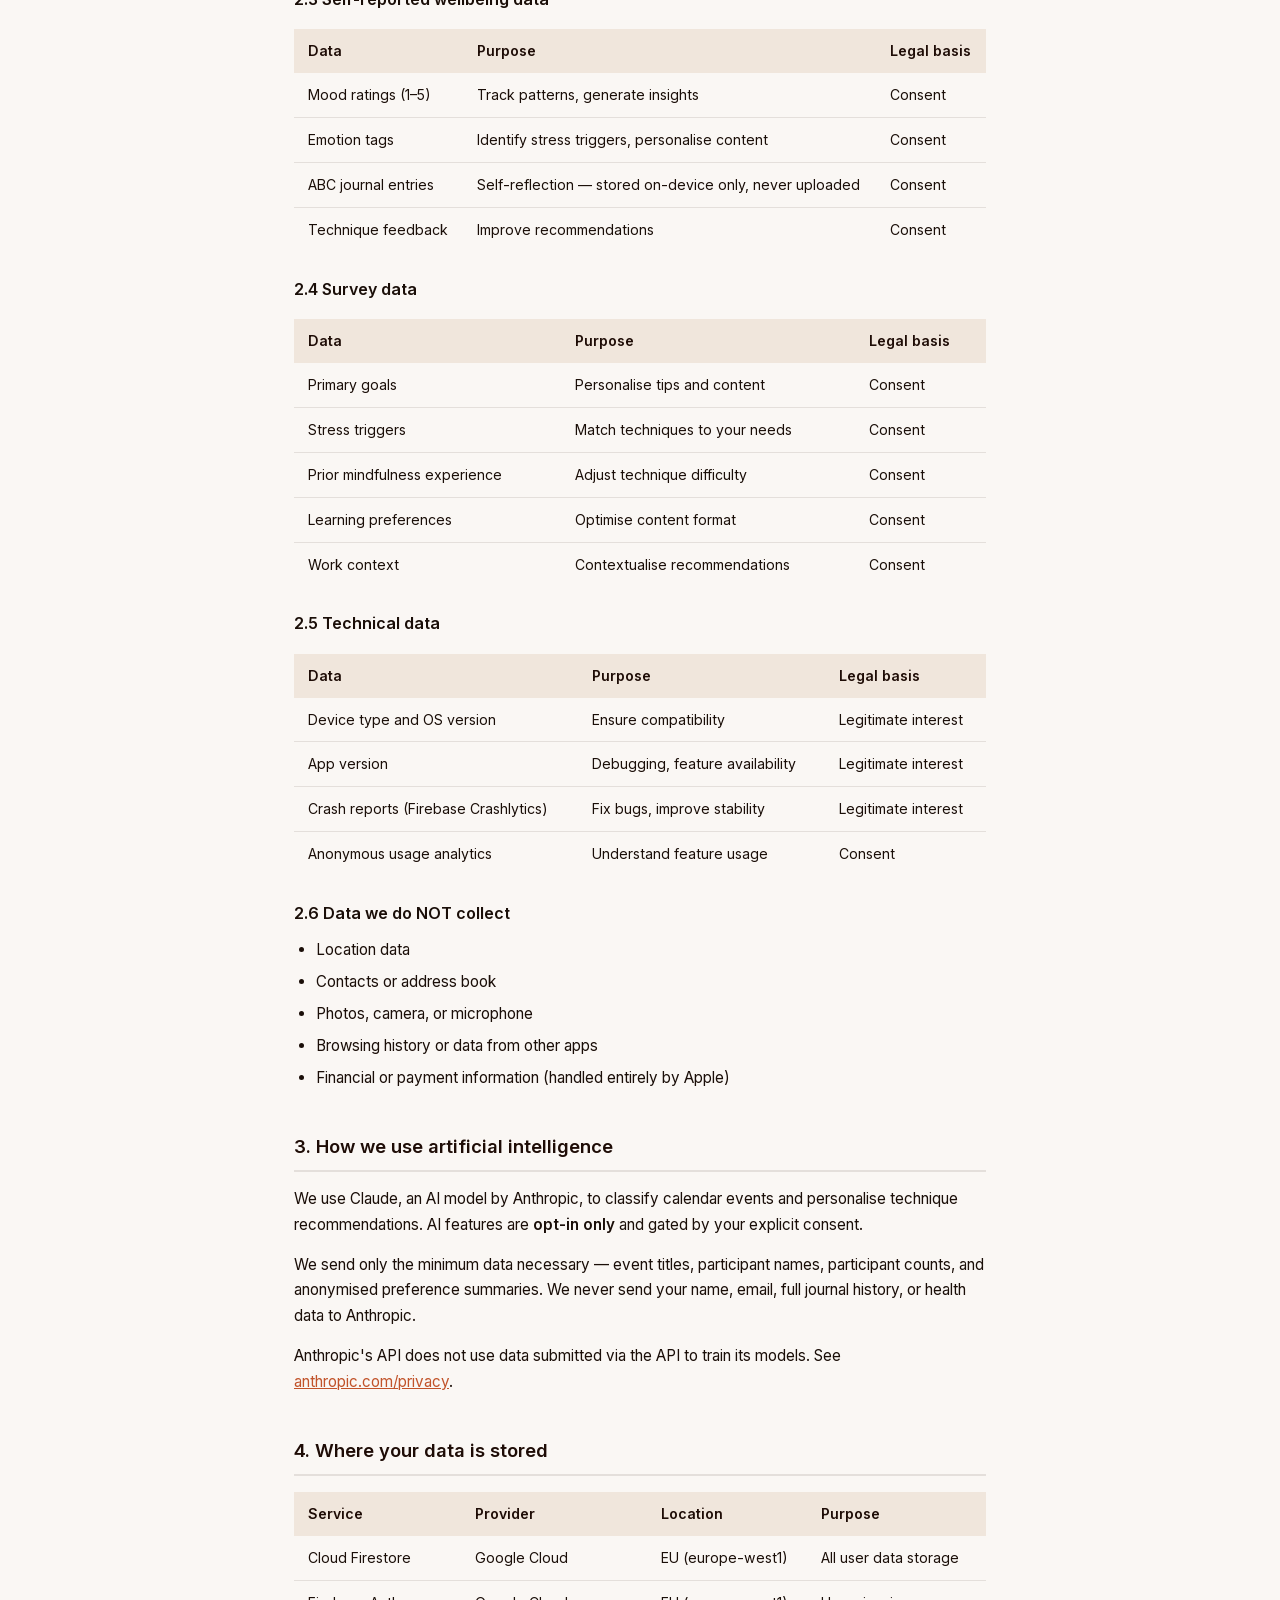
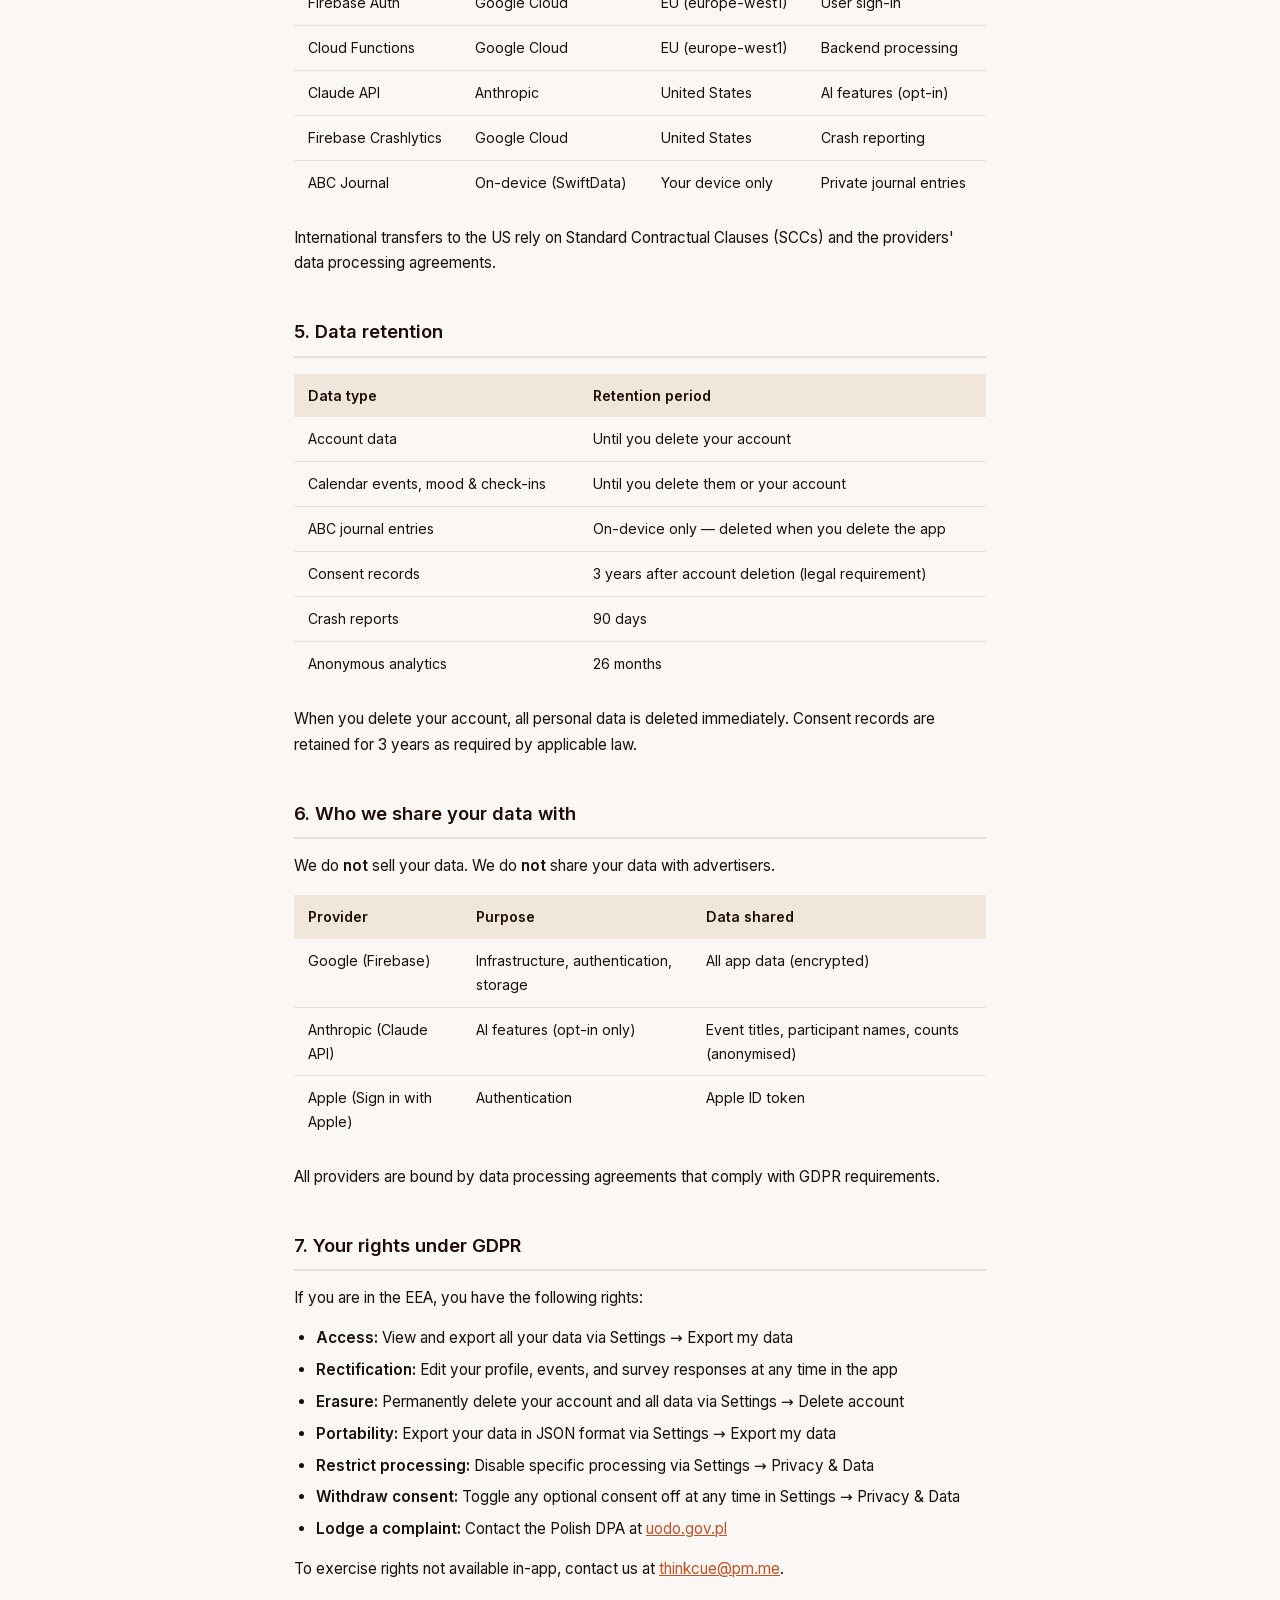
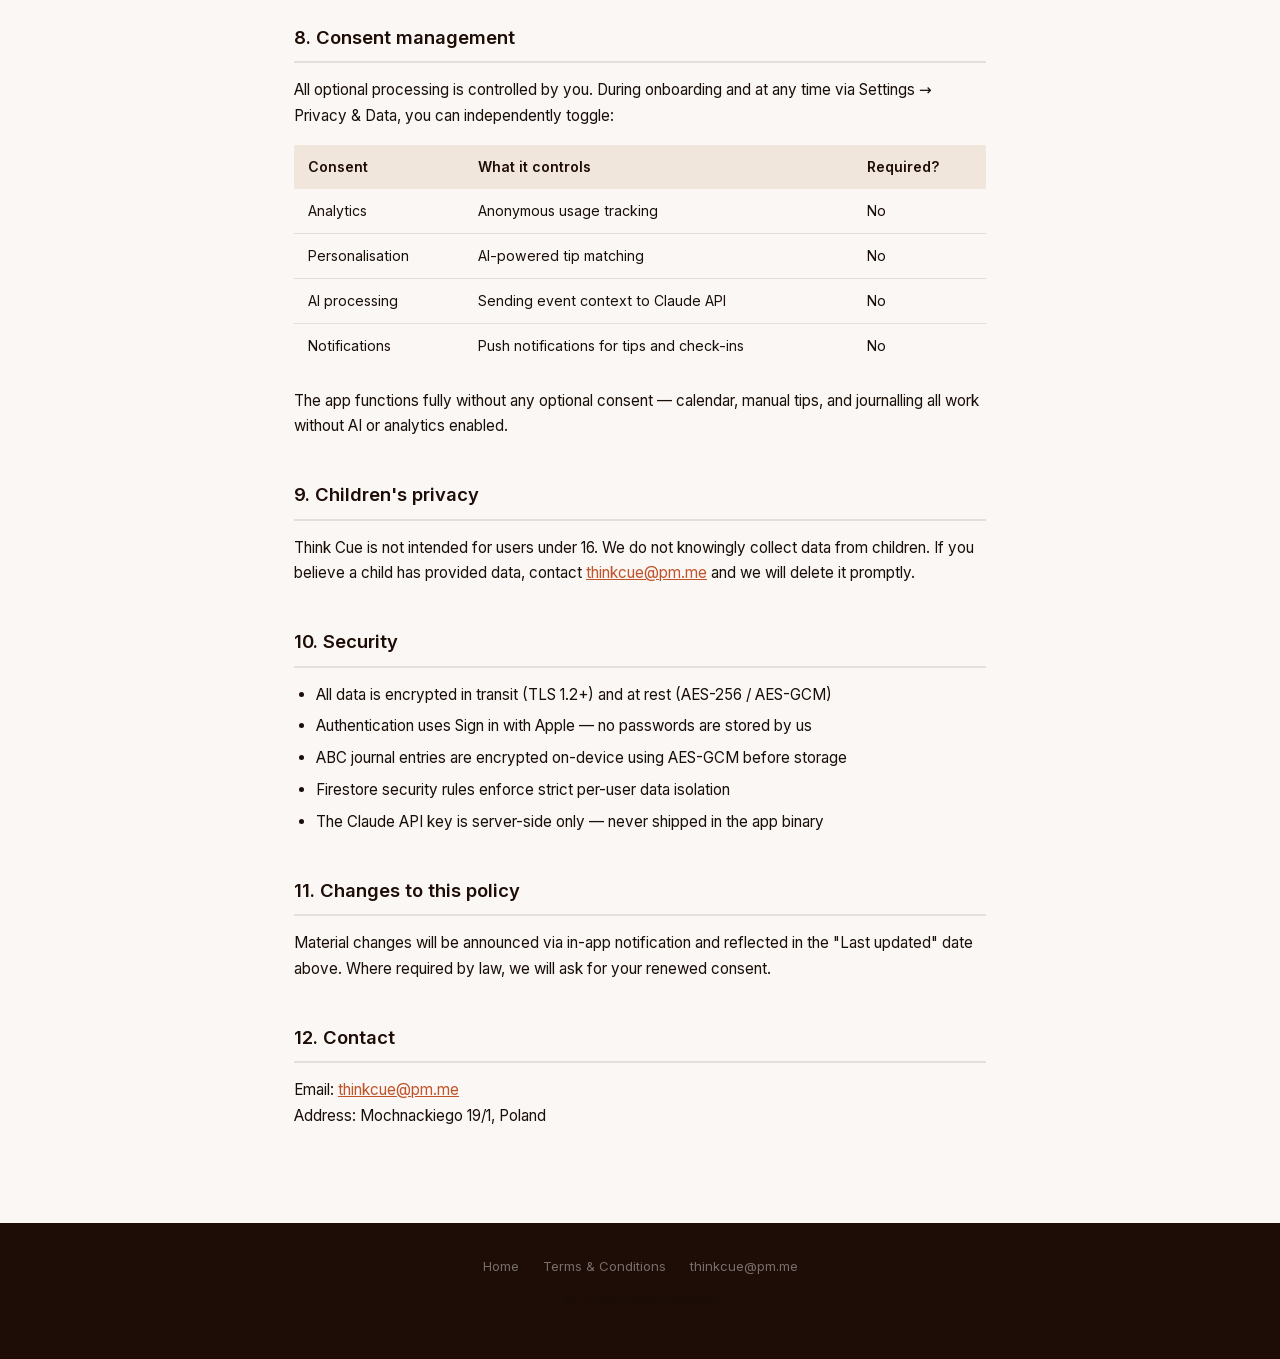
==== commit 444410c2: "Update contact email to thinkcue@pm.me Co-Authored-By: Claude Sonnet 4.6 <noreply@anthropic.com>" ====
--- a/privacy.html
+++ b/privacy.html
@@ -136,7 +136,7 @@
     <strong>Data Controller:</strong><br>
     Paweł Rosner<br>
     Mochnackiego 19/1, Poland<br><br>
-    <strong>Privacy contact:</strong> <a href="mailto:mindcue@pm.me">mindcue@pm.me</a>
+    <strong>Privacy contact:</strong> <a href="mailto:thinkcue@pm.me">thinkcue@pm.me</a>
   </p>
 
   <h2>2. What data we collect</h2>
@@ -246,7 +246,7 @@
     <li><strong>Withdraw consent:</strong> Toggle any optional consent off at any time in Settings → Privacy &amp; Data</li>
     <li><strong>Lodge a complaint:</strong> Contact the Polish DPA at <a href="https://uodo.gov.pl" target="_blank">uodo.gov.pl</a></li>
   </ul>
-  <p>To exercise rights not available in-app, contact us at <a href="mailto:mindcue@pm.me">mindcue@pm.me</a>.</p>
+  <p>To exercise rights not available in-app, contact us at <a href="mailto:thinkcue@pm.me">thinkcue@pm.me</a>.</p>
 
   <h2>8. Consent management</h2>
   <p>All optional processing is controlled by you. During onboarding and at any time via Settings → Privacy &amp; Data, you can independently toggle:</p>
@@ -260,7 +260,7 @@
   <p>The app functions fully without any optional consent — calendar, manual tips, and journalling all work without AI or analytics enabled.</p>
 
   <h2>9. Children's privacy</h2>
-  <p>Think Cue is not intended for users under 16. We do not knowingly collect data from children. If you believe a child has provided data, contact <a href="mailto:mindcue@pm.me">mindcue@pm.me</a> and we will delete it promptly.</p>
+  <p>Think Cue is not intended for users under 16. We do not knowingly collect data from children. If you believe a child has provided data, contact <a href="mailto:thinkcue@pm.me">thinkcue@pm.me</a> and we will delete it promptly.</p>
 
   <h2>10. Security</h2>
   <ul>
@@ -276,7 +276,7 @@
 
   <h2>12. Contact</h2>
   <p>
-    Email: <a href="mailto:mindcue@pm.me">mindcue@pm.me</a><br>
+    Email: <a href="mailto:thinkcue@pm.me">thinkcue@pm.me</a><br>
     Address: Mochnackiego 19/1, Poland
   </p>
 
@@ -286,7 +286,7 @@
   <div class="footer-links">
     <a href="index.html">Home</a>
     <a href="terms.html">Terms &amp; Conditions</a>
-    <a href="mailto:mindcue@pm.me">mindcue@pm.me</a>
+    <a href="mailto:thinkcue@pm.me">thinkcue@pm.me</a>
   </div>
   <p>&copy; 2026 Paweł Rosner.</p>
 </footer>
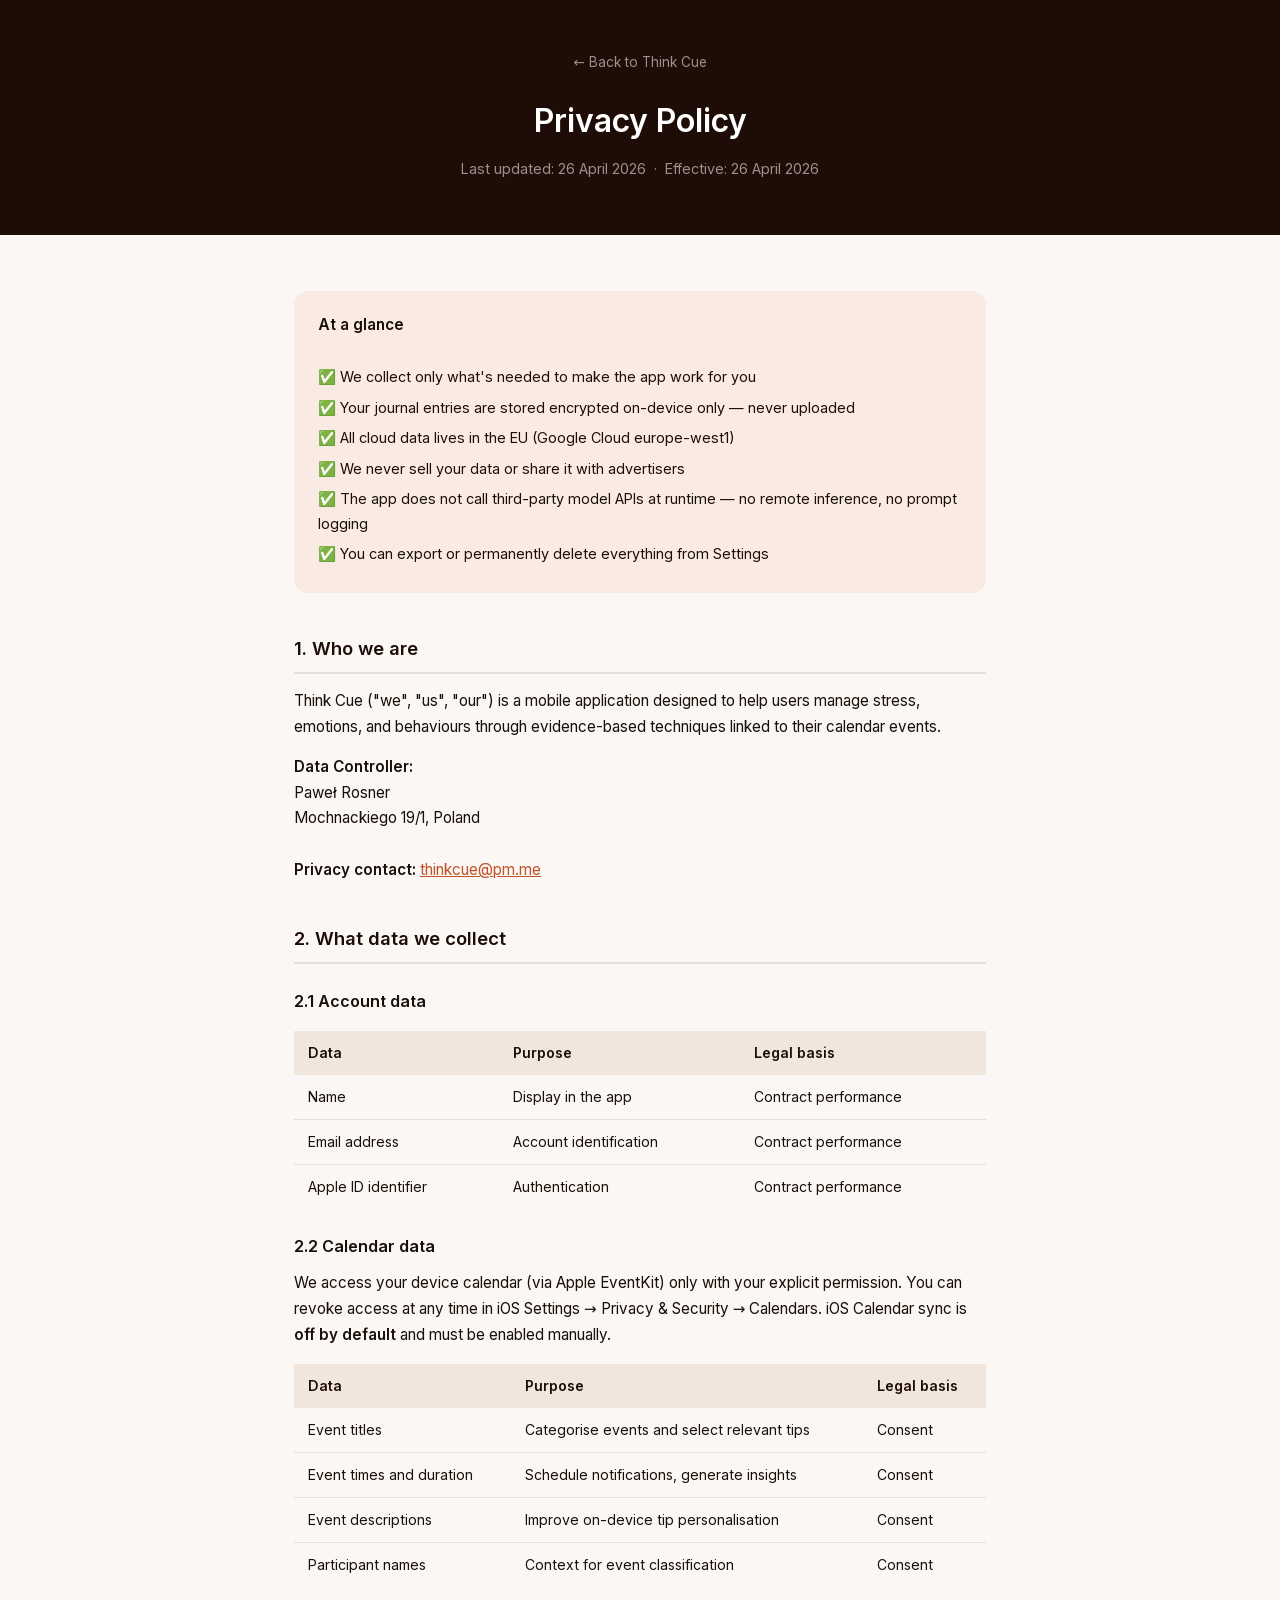
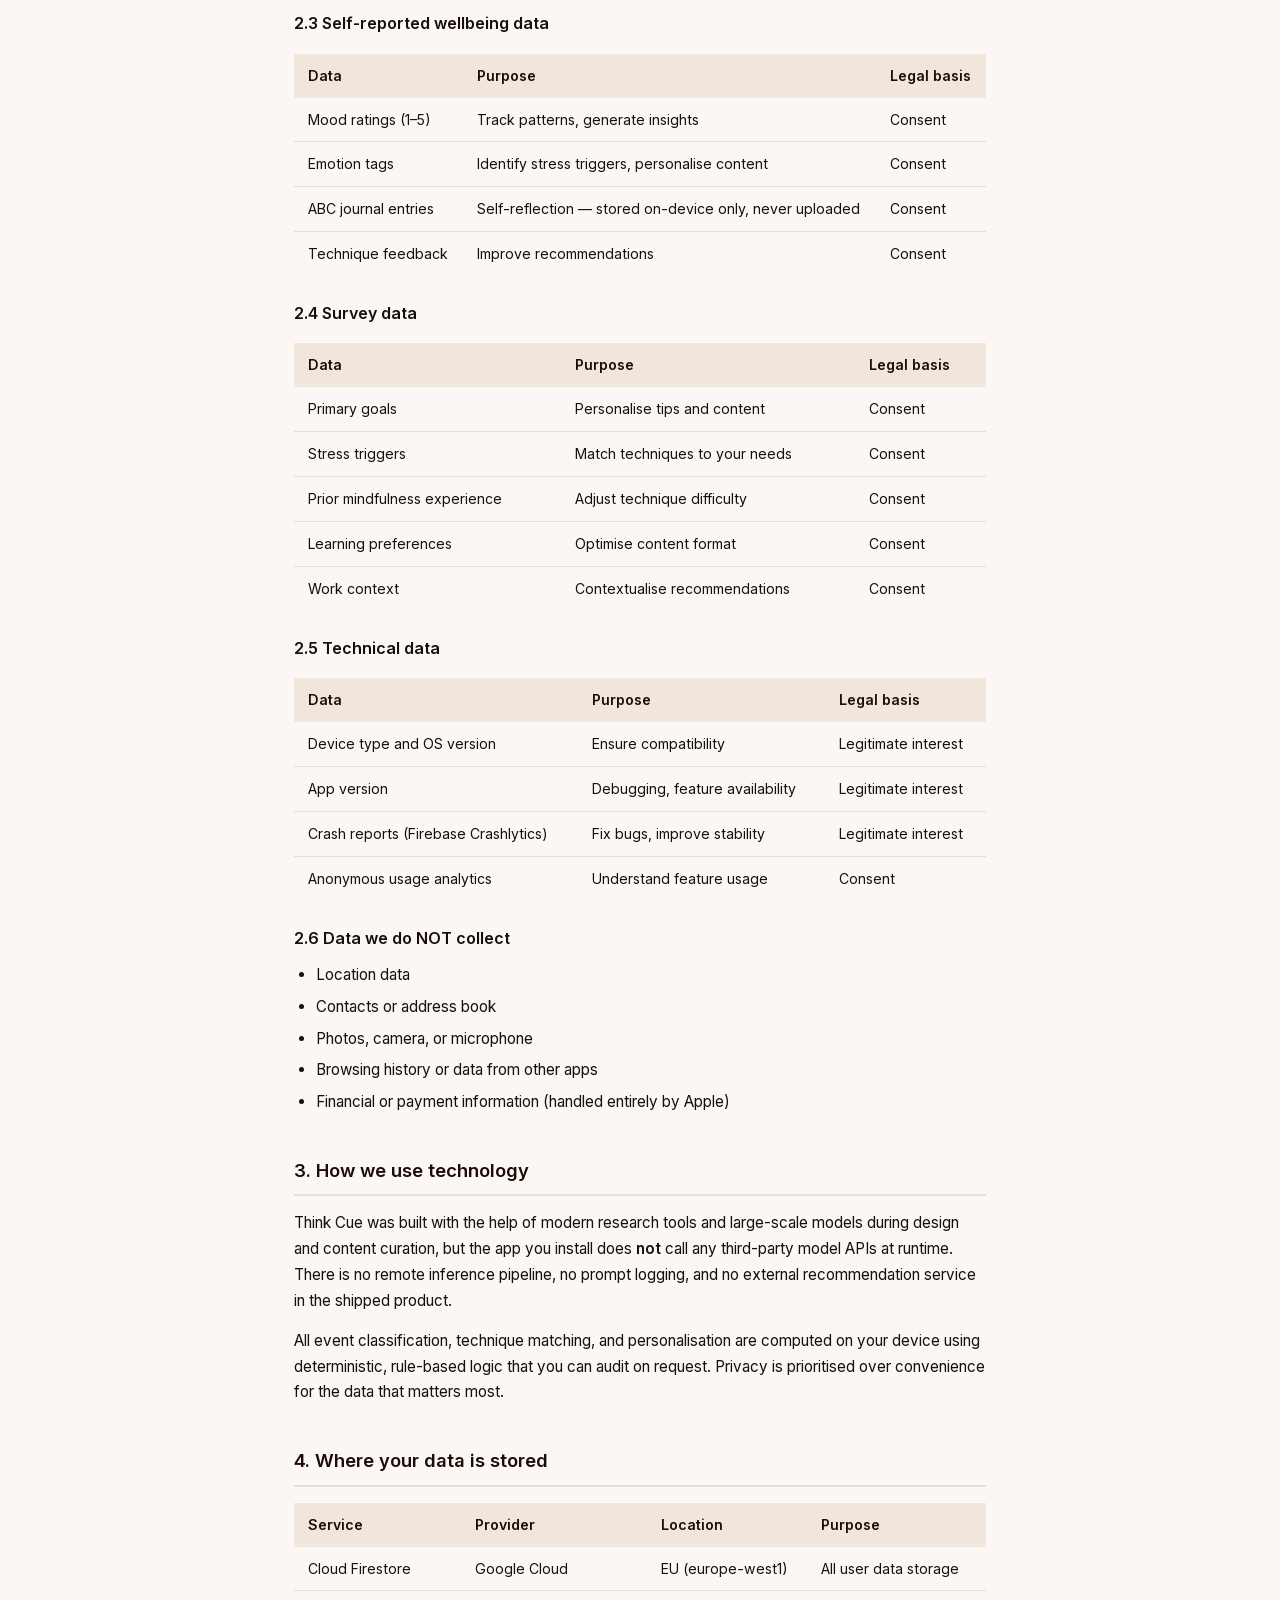
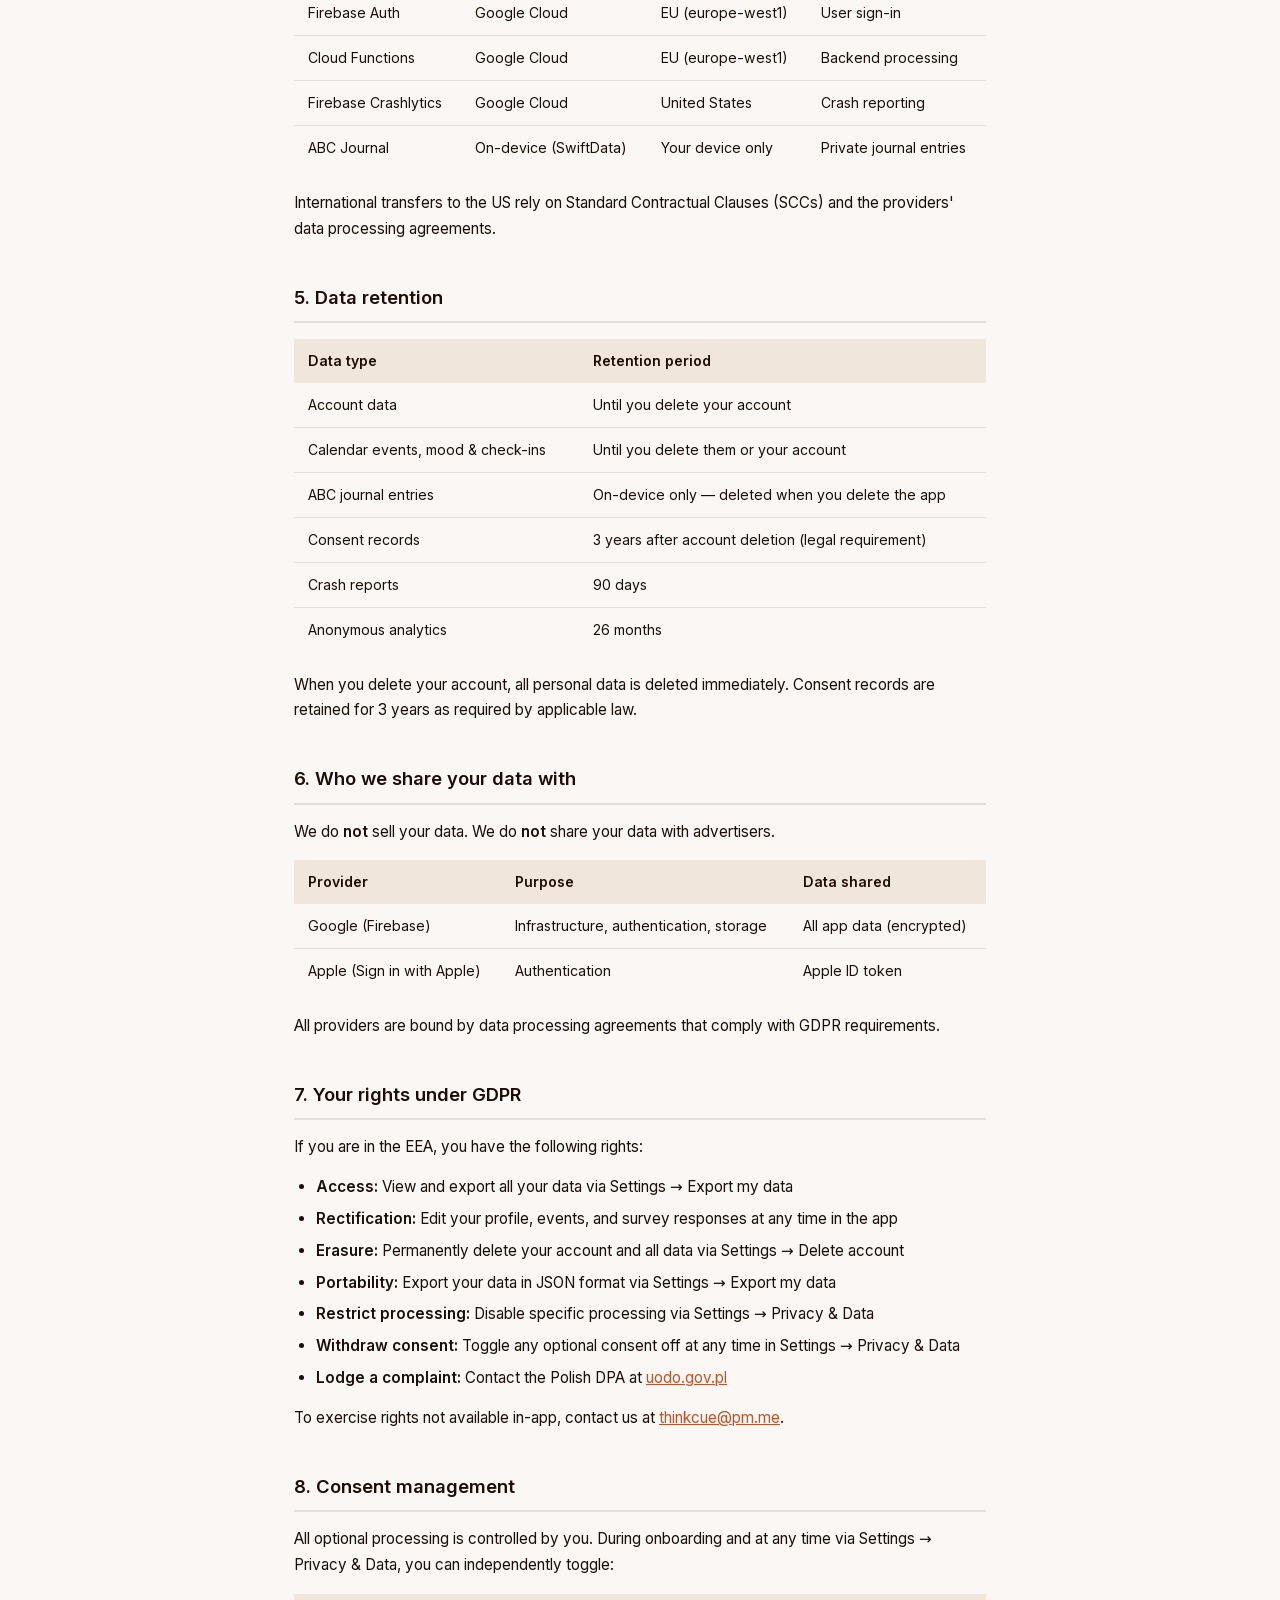
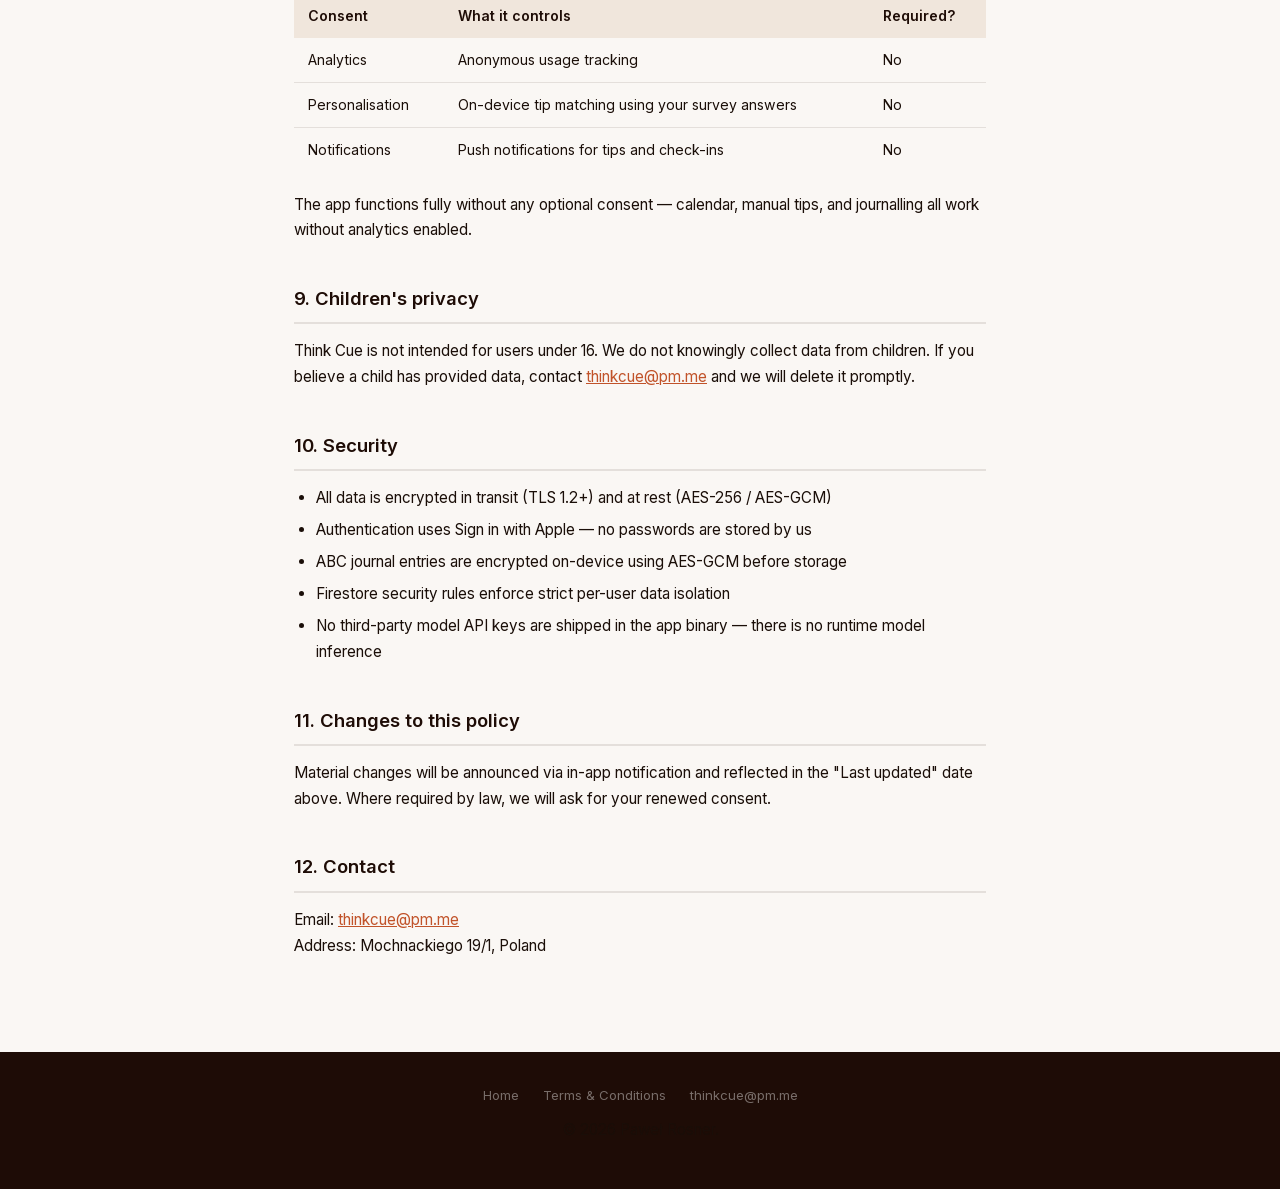
==== commit a07e7c32: "Remove all AI/Claude/Anthropic references; reframe as on-device only" ====
--- a/privacy.html
+++ b/privacy.html
@@ -126,7 +126,7 @@
     <p>✅ Your journal entries are stored encrypted on-device only — never uploaded</p>
     <p>✅ All cloud data lives in the EU (Google Cloud europe-west1)</p>
     <p>✅ We never sell your data or share it with advertisers</p>
-    <p>✅ AI features are opt-in and send only event titles, participant names and counts to Anthropic</p>
+    <p>✅ The app does not call third-party model APIs at runtime — no remote inference, no prompt logging</p>
     <p>✅ You can export or permanently delete everything from Settings</p>
   </div>
 
@@ -155,7 +155,7 @@
     <tr><th>Data</th><th>Purpose</th><th>Legal basis</th></tr>
     <tr><td>Event titles</td><td>Categorise events and select relevant tips</td><td>Consent</td></tr>
     <tr><td>Event times and duration</td><td>Schedule notifications, generate insights</td><td>Consent</td></tr>
-    <tr><td>Event descriptions</td><td>Improve tip personalisation via AI</td><td>Consent</td></tr>
+    <tr><td>Event descriptions</td><td>Improve on-device tip personalisation</td><td>Consent</td></tr>
     <tr><td>Participant names</td><td>Context for event classification</td><td>Consent</td></tr>
   </table>
 
@@ -196,10 +196,9 @@
     <li>Financial or payment information (handled entirely by Apple)</li>
   </ul>
 
-  <h2>3. How we use artificial intelligence</h2>
-  <p>We use Claude, an AI model by Anthropic, to classify calendar events and personalise technique recommendations. AI features are <strong>opt-in only</strong> and gated by your explicit consent.</p>
-  <p>We send only the minimum data necessary — event titles, participant names, participant counts, and anonymised preference summaries. We never send your name, email, full journal history, or health data to Anthropic.</p>
-  <p>Anthropic's API does not use data submitted via the API to train its models. See <a href="https://www.anthropic.com/privacy" target="_blank">anthropic.com/privacy</a>.</p>
+  <h2>3. How we use technology</h2>
+  <p>Think Cue was built with the help of modern research tools and large-scale models during design and content curation, but the app you install does <strong>not</strong> call any third-party model APIs at runtime. There is no remote inference pipeline, no prompt logging, and no external recommendation service in the shipped product.</p>
+  <p>All event classification, technique matching, and personalisation are computed on your device using deterministic, rule-based logic that you can audit on request. Privacy is prioritised over convenience for the data that matters most.</p>
 
   <h2>4. Where your data is stored</h2>
   <table>
@@ -207,7 +206,6 @@
     <tr><td>Cloud Firestore</td><td>Google Cloud</td><td>EU (europe-west1)</td><td>All user data storage</td></tr>
     <tr><td>Firebase Auth</td><td>Google Cloud</td><td>EU (europe-west1)</td><td>User sign-in</td></tr>
     <tr><td>Cloud Functions</td><td>Google Cloud</td><td>EU (europe-west1)</td><td>Backend processing</td></tr>
-    <tr><td>Claude API</td><td>Anthropic</td><td>United States</td><td>AI features (opt-in)</td></tr>
     <tr><td>Firebase Crashlytics</td><td>Google Cloud</td><td>United States</td><td>Crash reporting</td></tr>
     <tr><td>ABC Journal</td><td>On-device (SwiftData)</td><td>Your device only</td><td>Private journal entries</td></tr>
   </table>
@@ -230,7 +228,6 @@
   <table>
     <tr><th>Provider</th><th>Purpose</th><th>Data shared</th></tr>
     <tr><td>Google (Firebase)</td><td>Infrastructure, authentication, storage</td><td>All app data (encrypted)</td></tr>
-    <tr><td>Anthropic (Claude API)</td><td>AI features (opt-in only)</td><td>Event titles, participant names, counts (anonymised)</td></tr>
     <tr><td>Apple (Sign in with Apple)</td><td>Authentication</td><td>Apple ID token</td></tr>
   </table>
   <p>All providers are bound by data processing agreements that comply with GDPR requirements.</p>
@@ -253,11 +250,10 @@
   <table>
     <tr><th>Consent</th><th>What it controls</th><th>Required?</th></tr>
     <tr><td>Analytics</td><td>Anonymous usage tracking</td><td>No</td></tr>
-    <tr><td>Personalisation</td><td>AI-powered tip matching</td><td>No</td></tr>
-    <tr><td>AI processing</td><td>Sending event context to Claude API</td><td>No</td></tr>
+    <tr><td>Personalisation</td><td>On-device tip matching using your survey answers</td><td>No</td></tr>
     <tr><td>Notifications</td><td>Push notifications for tips and check-ins</td><td>No</td></tr>
   </table>
-  <p>The app functions fully without any optional consent — calendar, manual tips, and journalling all work without AI or analytics enabled.</p>
+  <p>The app functions fully without any optional consent — calendar, manual tips, and journalling all work without analytics enabled.</p>
 
   <h2>9. Children's privacy</h2>
   <p>Think Cue is not intended for users under 16. We do not knowingly collect data from children. If you believe a child has provided data, contact <a href="mailto:thinkcue@pm.me">thinkcue@pm.me</a> and we will delete it promptly.</p>
@@ -268,7 +264,7 @@
     <li>Authentication uses Sign in with Apple — no passwords are stored by us</li>
     <li>ABC journal entries are encrypted on-device using AES-GCM before storage</li>
     <li>Firestore security rules enforce strict per-user data isolation</li>
-    <li>The Claude API key is server-side only — never shipped in the app binary</li>
+    <li>No third-party model API keys are shipped in the app binary — there is no runtime model inference</li>
   </ul>
 
   <h2>11. Changes to this policy</h2>
